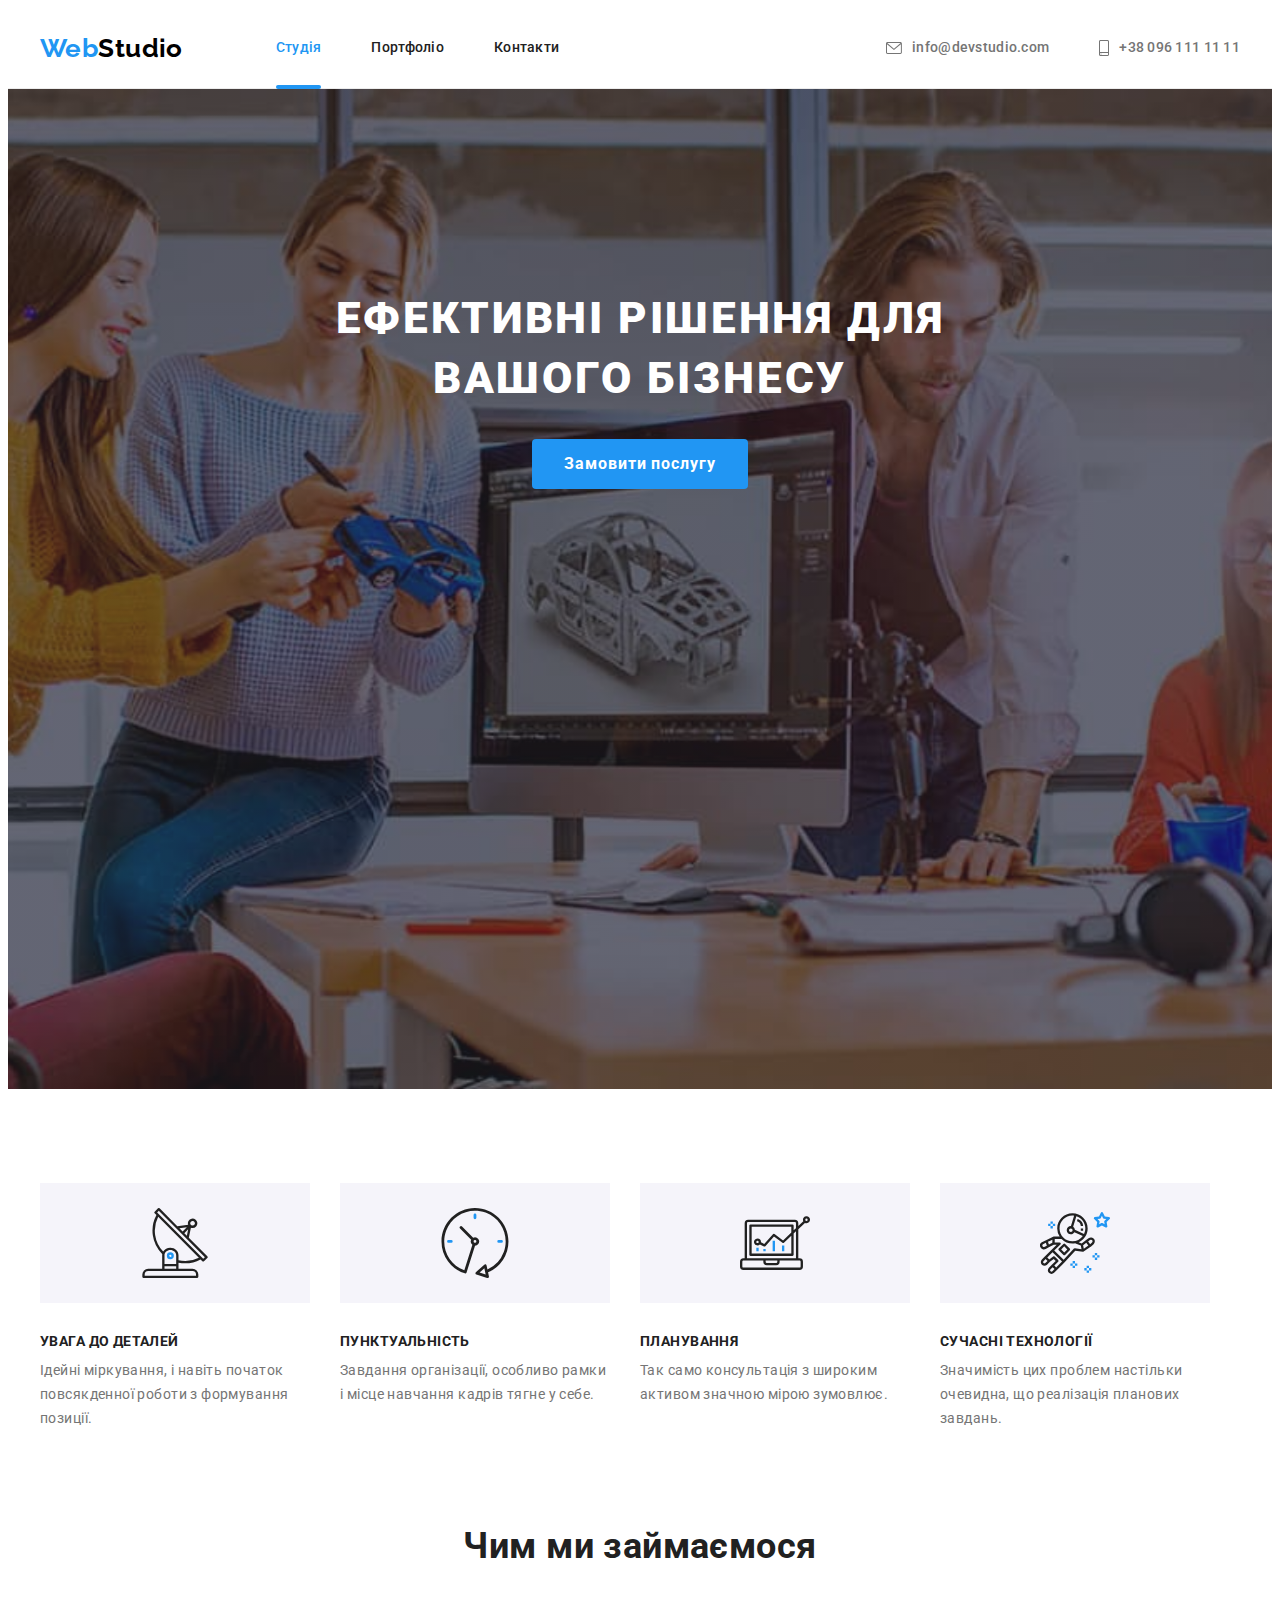
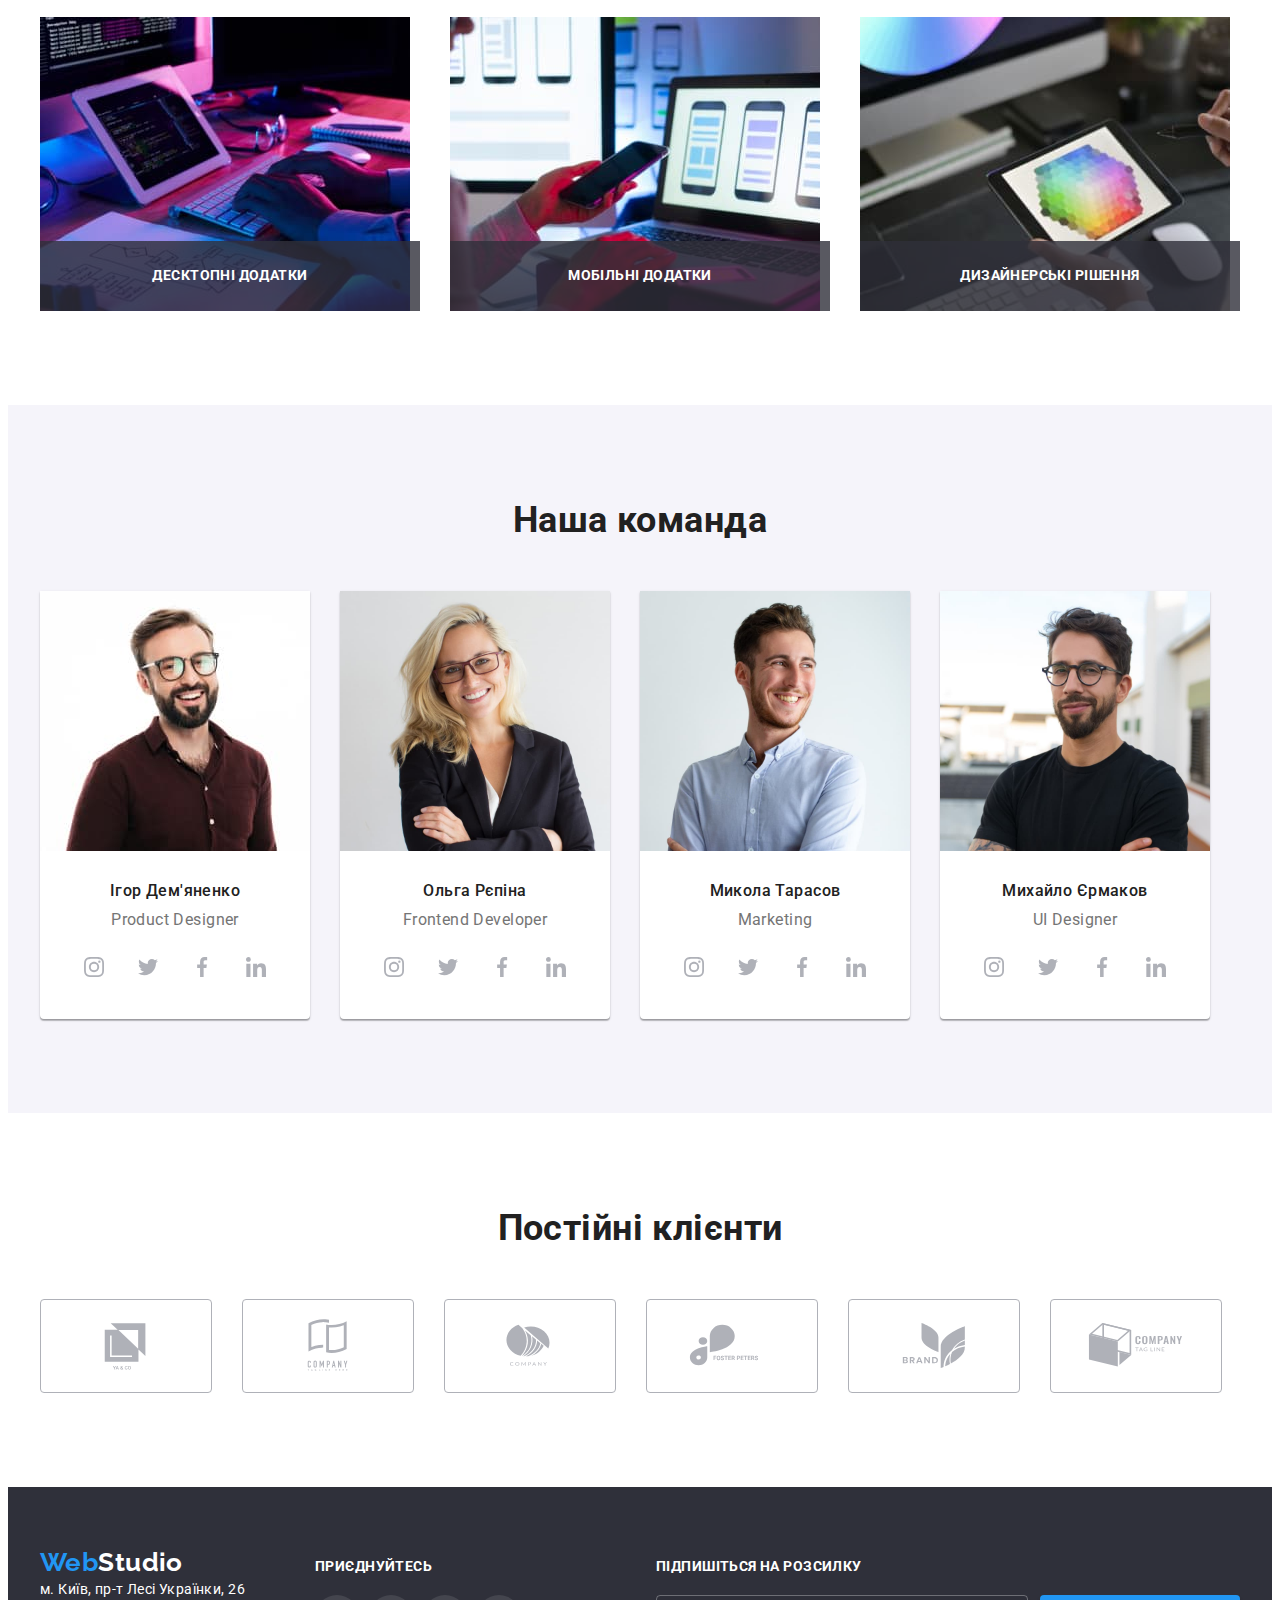
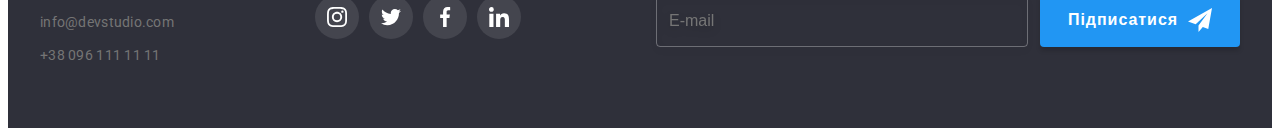
==== index.html @ 42dd1459 "секція герой BEM" ====
<!DOCTYPE html>
<html lang="en">
  <head>
    <meta charset="UTF-8" />
    <meta http-equiv="X-UA-Compatible" content="IE=edge" />
    <meta name="viewport" content="width=device-width, initial-scale=1.0" />
    <title>Студія</title>
    <title>Snippets</title>
    <link rel="preconnect" href="https://fonts.googleapis.com" />
    <link rel="preconnect" href="https://fonts.gstatic.com" crossorigin />
    <link
      href="https://fonts.googleapis.com/css2?family=Raleway:wght@700&family=Roboto:wght@400;500;700;900&display=swap"
      rel="stylesheet"
    />
    <link
      rel="stylesheet"
      href="https://cdnjs.cloudflare.com/ajax/libs/modern-normalize/1.1.0/modern-normalize.min.css"
      integrity="sha512-wpPYUAdjBVSE4KJnH1VR1HeZfpl1ub8YT/NKx4PuQ5NmX2tKuGu6U/JRp5y+Y8XG2tV+wKQpNHVUX03MfMFn9Q=="
      crossorigin="anonymous"
      referrerpolicy="no-referrer"
    />
    <link rel="stylesheet" href="./css/styles.css" />
  </head>

  <body>
    <!-- Header -->

    <header class="header">
      <div class="header__container container ">
        <a class="header__logo logo" href="./index.html">Web<span class="logo__label">Studio</span> </a>
        <nav class="nav header__nav">
          <ul class="nav__list">
            <li class="nav__link link"><a href="./index.html" class="link current">Студія</a></li>
            <li class="nav__link link"><a href="./portfolio.html" class="link">Портфоліо</a></li>
            <li class="nav__link link"><a href="./" class="link">Контакти</a></li>
          </ul>
        </nav>
        <ul class="header-contacts">
          <li class="header-contacts__item">
            <a class="header-contacts__title" href="mailto:info@devstudio.com">
              <svg class="header-contacts__icon" width="16" height="12">
                <use href="./images/icons.svg#icon-envelope"></use></svg
              >info@devstudio.com</a
            >
          </li>
          <li class="header-contacts__item">
            <a class="header-contacts__title" href="tel:+380961111111">
              <svg class="header-contacts__icon" width="10" height="16">
                <use href="./images/icons.svg#icon-smartphone"></use></svg
              >+38 096 111 11 11</a
            >
          </li>
        </ul>
      </div>
    </header>

    <main>
      <!--section hero-->
      <section class="hero">
        <div class="hero__container container">
          <h1 class="hero__title">Ефективні рішення для вашого бізнесу</h1>
          <button class="hero__button" data-modal-open type="button">Замовити послугу</button>
        </div>
      </section>
      <!-- section наші oсобливості-->

      <section class="our-features">
        <div class="container">
          <h2 class="vissually-hidden">Наші особливості</h2>
          <ul class="section-features">
            <li class="item">
              <div class="icon-features">
                <svg class="icon-detalis" width="70" height="70">
                  <use href="./images/icons.svg#icon-antenna"></use>
                </svg>
              </div>
              <h3 class="feauter-title">УВАГА ДО ДЕТАЛЕЙ</h3>
              <p class="features-text">
                Ідейні міркування, і навіть початок повсякденної роботи з формування позиції.
              </p>
            </li>
            <li class="item">
              <div class="icon-features">
                <svg class="icon-punctuality" width="70" height="70">
                  <use href="./images/icons.svg#icon-clock"></use>
                </svg>
              </div>
              <h3 class="feauter-title">ПУНКТУАЛЬНІСТЬ</h3>
              <p class="features-text">
                Завдання організації, особливо рамки і місце навчання кадрів тягне у себе.
              </p>
            </li>
            <li class="item">
              <div class="icon-features">
                <svg class="icon-planning" width="70" height="70">
                  <use href="./images/icons.svg#icon-diagram"></use>
                </svg>
              </div>
              <h3 class="feauter-title">ПЛАНУВАННЯ</h3>
              <p class="features-text">
                Так само консультація з широким активом значною мірою зумовлює.
              </p>
            </li>
            <li class="item">
              <div class="icon-features">
                <svg class="icon-tehnology" width="70" height="70">
                  <use href="./images/icons.svg#icon-astronaut"></use>
                </svg>
              </div>
              <h3 class="feauter-title">СУЧАСНІ ТЕХНОЛОГІЇ</h3>
              <p class="features-text">
                Значимість цих проблем настільки очевидна, що реалізація планових завдань.
              </p>
            </li>
          </ul>
        </div>
      </section>

      <!-- section Чим ми займаємся  service-->

      <section class="style-servis">
        <div class="container">
          <h2 class="service-title">Чим ми займаємося</h2>
          <ul class="service-photo">
            <li class="photo-item">
              <div class="wrapper">
                <img src="./images/service1.jpg" alt="service1" width="370" height="294" />
                <p class="overlay-text">Десктопні додатки</p>
              </div>
            </li>
            <li class="photo-item">
              <div class="wrapper">
                <img src="./images/service2.jpg" alt="service2" width="370" height="294" />
                <p class="overlay-text">Мобільні додатки</p>
              </div>
            </li>
            <li class="photo-item">
              <div class="wrapper">
                <img src="./images/service3.jpg" alt="service3" width="370" height="294" />
                <p class="overlay-text">Дизайнерські рішення</p>
              </div>
            </li>
          </ul>
        </div>
      </section>

      <!--section Наша команда-->

      <section class="comand">
        <div class="container">
          <h2 class="comand-title">Наша команда</h2>
          <ul class="our-comand">
            <li class="photo-comand">
              <img src="./images/demjanenko.jpg" alt="foto demjanenko" width="270" height="260" />
              <div class="comand-position">
                <h3 class="name-title">Ігор Дем'яненко</h3>
                <p class="position-title">Product Designer</p>
                <ul class="social list">
                  <li class="social-items">
                    <a
                      class="social-links"
                      href="https://instagram.com"
                      target="_blank"
                      rel="noopener nofollow noreferrer"
                      aria-label="Instagram icon"
                    >
                      <svg class="social-icon" width="20" height="20">
                        <use href="./images/icons.svg#icon-instagram"></use>
                      </svg>
                    </a>
                  </li>
                  <li class="social-items">
                    <a
                      class="social-links"
                      href="https://twitter.com"
                      target="_blank"
                      rel="noopener nofollow noreferrer"
                      aria-label="Twitter icon"
                    >
                      <svg class="social-icon" width="20" height="20">
                        <use href="./images/icons.svg#icon-twitter"></use>
                      </svg>
                    </a>
                  </li>
                  <li class="social-items">
                    <a
                      class="social-links"
                      href="https://facebook.com"
                      target="_blank"
                      rel="noopener nofollow noreferrer"
                      aria-label="Facebook icon"
                    >
                      <svg class="social-icon" width="20" height="20">
                        <use href="./images/icons.svg#icon-facebook"></use>
                      </svg>
                    </a>
                  </li>
                  <li class="social-items">
                    <a
                      class="social-links"
                      href="https://linkedin.com"
                      target="_blank"
                      rel="noopener nofollow noreferrer"
                      aria-label="Linkedin icon"
                    >
                      <svg class="social-icon" width="20" height="20">
                        <use href="./images/icons.svg#icon-linkedin"></use>
                      </svg>
                    </a>
                  </li>
                </ul>
              </div>
            </li>
            <li class="photo-comand">
              <img src="./images/repina.jpg" alt="foto repina" width="270" height="260" />
              <div class="comand-position">
                <h3 class="name-title">Ольга Рєпіна</h3>
                <p class="position-title">Frontend Developer</p>
                <ul class="social list">
                  <li class="social-items">
                    <a
                      class="social-links"
                      href="https://instagram.com"
                      target="_blank"
                      rel="noopener nofollow noreferrer"
                      aria-label="Instagram icon"
                    >
                      <svg class="social-icon" width="20" height="20">
                        <use href="./images/icons.svg#icon-instagram"></use>
                      </svg>
                    </a>
                  </li>
                  <li class="social-items">
                    <a
                      class="social-links"
                      href="https://twitter.com"
                      target="_blank"
                      rel="noopener nofollow noreferrer"
                      aria-label="Twitter icon"
                    >
                      <svg class="social-icon" width="20" height="20">
                        <use href="./images/icons.svg#icon-twitter"></use>
                      </svg>
                    </a>
                  </li>
                  <li class="social-items">
                    <a
                      class="social-links"
                      href="https://facebook.com"
                      target="_blank"
                      rel="noopener nofollow noreferrer"
                      aria-label="Facebook icon"
                    >
                      <svg class="social-icon" width="20" height="20">
                        <use href="./images/icons.svg#icon-facebook"></use>
                      </svg>
                    </a>
                  </li>
                  <li class="social-items">
                    <a
                      class="social-links"
                      href="https://linkedin.com"
                      target="_blank"
                      rel="noopener nofollow noreferrer"
                      aria-label="Linkedin icon"
                    >
                      <svg class="social-icon" width="20" height="20">
                        <use href="./images/icons.svg#icon-linkedin"></use>
                      </svg>
                    </a>
                  </li>
                </ul>
              </div>
            </li>
            <li class="photo-comand">
              <img src="./images/foto-tarasov.jpg" alt="foto tarasov" width="270" height="260" />
              <div class="comand-position">
                <h3 class="name-title">Микола Тарасов</h3>
                <p class="position-title">Marketing</p>
                <ul class="social list">
                  <li class="social-items">
                    <a
                      class="social-links"
                      href="https://instagram.com"
                      target="_blank"
                      rel="noopener nofollow noreferrer"
                      aria-label="Instagram icon"
                    >
                      <svg class="social-icon" width="20" height="20">
                        <use href="./images/icons.svg#icon-instagram"></use>
                      </svg>
                    </a>
                  </li>
                  <li class="social-items">
                    <a
                      class="social-links"
                      href="https://twitter.com"
                      target="_blank"
                      rel="noopener nofollow noreferrer"
                      aria-label="Twitter icon"
                    >
                      <svg class="social-icon" width="20" height="20">
                        <use href="./images/icons.svg#icon-twitter"></use>
                      </svg>
                    </a>
                  </li>
                  <li class="social-items">
                    <a
                      class="social-links"
                      href="https://facebook.com"
                      target="_blank"
                      rel="noopener nofollow noreferrer"
                      aria-label="Facebook icon"
                    >
                      <svg class="social-icon" width="20" height="20">
                        <use href="./images/icons.svg#icon-facebook"></use>
                      </svg>
                    </a>
                  </li>
                  <li class="social-items">
                    <a
                      class="social-links"
                      href="https://linkedin.com"
                      target="_blank"
                      rel="noopener nofollow noreferrer"
                      aria-label="Linkedin icon"
                    >
                      <svg class="social-icon" width="20" height="20">
                        <use href="./images/icons.svg#icon-linkedin"></use>
                      </svg>
                    </a>
                  </li>
                </ul>
              </div>
            </li>
            <li class="photo-comand">
              <img src="./images/yermakov.jpg" alt="foto yermakov" width="270" height="260" />
              <div class="comand-position">
                <h3 class="name-title">Михайло Єрмаков</h3>
                <p class="position-title">UI Designer</p>
                <ul class="social list">
                  <li class="social-items">
                    <a
                      class="social-links"
                      href="https://instagram.com"
                      target="_blank"
                      rel="noopener nofollow noreferrer"
                      aria-label="Instagram icon"
                    >
                      <svg class="social-icon" width="20" height="20">
                        <use href="./images/icons.svg#icon-instagram"></use>
                      </svg>
                    </a>
                  </li>
                  <li class="social-items">
                    <a
                      class="social-links"
                      href="https://twitter.com"
                      target="_blank"
                      rel="noopener nofollow noreferrer"
                      aria-label="Twitter icon"
                    >
                      <svg class="social-icon" width="20" height="20">
                        <use href="./images/icons.svg#icon-twitter"></use>
                      </svg>
                    </a>
                  </li>
                  <li class="social-items">
                    <a
                      class="social-links"
                      href="https://facebook.com"
                      target="_blank"
                      rel="noopener nofollow noreferrer"
                      aria-label="Facebook icon"
                    >
                      <svg class="social-icon" width="20" height="20">
                        <use href="./images/icons.svg#icon-facebook"></use>
                      </svg>
                    </a>
                  </li>
                  <li class="social-items">
                    <a
                      class="social-links"
                      href="https://linkedin.com"
                      target="_blank"
                      rel="noopener nofollow noreferrer"
                      aria-label="Linkedin icon"
                    >
                      <svg class="social-icon" width="20" height="20">
                        <use href="./images/icons.svg#icon-linkedin"></use>
                      </svg>
                    </a>
                  </li>
                </ul>
              </div>
            </li>
          </ul>
        </div>
      </section>
      <section class="clients section">
        <div class="container">
          <h2 class="clients-title">Постійні клієнти</h2>
          <ul class="our-clients">
            <li class="clients-item">
              <a class="clients-link" href="./"
                ><svg class="clients-icon" width="106" height="60">
                  <use href="./images/icons.svg#icon-logo1"></use></svg
              ></a>
            </li>
            <li class="clients-item">
              <a class="clients-link" href="./"
                ><svg class="clients-icon" width="106" height="60">
                  <use href="./images/icons.svg#icon-logo2"></use></svg
              ></a>
            </li>
            <li class="clients-item">
              <a class="clients-link" href="./"
                ><svg class="clients-icon" width="106" height="60">
                  <use href="./images/icons.svg#icon-logo3"></use></svg
              ></a>
            </li>
            <li class="clients-item">
              <a class="clients-link" href="./"
                ><svg class="clients-icon" width="106" height="60">
                  <use href="./images/icons.svg#icon-logo4"></use></svg
              ></a>
            </li>
            <li class="clients-item">
              <a class="clients-link" href="./"
                ><svg class="clients-icon" width="106" height="60">
                  <use href="./images/icons.svg#icon-logo5"></use></svg
              ></a>
            </li>
            <li class="clients-item">
              <a class="clients-link" href="./"
                ><svg class="clients-icon" width="106" height="60">
                  <use href="./images/icons.svg#icon-logo6"></use></svg
              ></a>
            </li>
          </ul>
        </div>
      </section>
    </main>
    <!--footer-->
    <footer class="footer">
      <div class="container footer-social">
        <div class="footer-contacts">
          <a class="logo logo-footer" href="./index.html">Web<span class="logo-studiof">Studio</span> </a>

            <ul class="footer-list">
              <li class="footer-item">
                <a
                  class="title-adress"
                  href="https://goo.gl/maps/m3JeE5dXYkWtEr1z5"
                  target="_blank"
                  rel="noopener nofollow noreferrer"
                  >м. Київ, пр-т Лесі Українки, 26</a
                >
              </li>
              <li class="footer-item">
                <a class="title-contact" href="mailto:info@devstudio.com">info@devstudio.com</a>
              </li>
              <li class="footer-item">
                <a class="title-contact" href="tel:+380961111111">+38 096 111 11 11</a>
              </li>
            </ul>
          </address>
        </div>
        <div class="footer-social-link">
          <b class="footer-title">приєднуйтесь</b>
          <ul class="footer-social-list">
            <li class="social-items">
              <a
                class="social-links-footer"
                href="https://instagram.com"
                target="_blank"
                rel="noopener nofollow noreferrer"
                aria-label="Instagram icon"
              >
                <svg class="social-icon-footer" width="20" height="20">
                  <use href="./images/icons.svg#icon-instagram"></use>
                </svg>
              </a>
            </li>
            <li class="social-items">
              <a
                class="social-links-footer"
                href="https://twitter.com"
                target="_blank"
                rel="noopener nofollow noreferrer"
                aria-label="Twitter icon"
              >
                <svg class="social-icon-footer" width="20" height="20">
                  <use href="./images/icons.svg#icon-twitter"></use>
                </svg>
              </a>
            </li>
            <li class="social-items">
              <a
                class="social-links-footer"
                href="https://facebook.com"
                target="_blank"
                rel="noopener nofollow noreferrer"
                aria-label="Facebook icon"
              >
                <svg class="social-icon-footer" width="20" height="20">
                  <use href="./images/icons.svg#icon-facebook"></use>
                </svg>
              </a>
            </li>
            <li class="social-items">
              <a
                class="social-links-footer"
                href="https://linkedin.com"
                target="_blank"
                rel="noopener nofollow noreferrer"
                aria-label="Linkedin icon"
              >
                <svg class="social-icon-footer" width="20" height="20">
                  <use href="./images/icons.svg#icon-linkedin"></use>
                </svg>
              </a>
            </li>
          </ul>
        </div>
        <!-- FOOTER-FORM -->
        <div class="form-footer">
          <strong class="form-footer-title">Підпишіться на розсилку</strong>

          <form class="form-footer-email" name="form_footer_email" autocomplete="on">
            <div class="footer-form-list">
              
              <input class="input-footer" type="email" name="email" placeholder="E-mail" required />

              <label class="footer-form-label" for="Email"></label>
          
          </form>
              <button class="button-footer-form" type="submit">
                <span class="sabmit-footer"> Підписатися </span>
                <svg class="sabmit-footer-icon" width="24" height="24">
                  <use href="./images/icons.svg#icon-button-form"></use>
                </svg>
              </button>
            </div>
         
        </div>
      </div>
    </footer>
    <!-- MODAL WINDOW -->
    <div class="backdrop is-hidden" data-modal>
      <div class="modal" >
        <button class="close-button"  type="button" data-modal-close >
          <svg class="close-button-icon" width="11" height="11">
            <use href="./images/icons.svg#icon-close-btn"></use>
          </svg>
        </button>
        <strong class="strong-modal-form">Залиште свої дані, ми вам передзвонимо</strong>

        <form class="modal-form" autocomplete="off">
          <div class="form-group-modal">
            <!-- label-name -->
            <label class="form-field">
              <span class="span-label-modal">Ім'я</span>
              <input class="form-input-modal" type="text" name="name" required />
              
              <svg class="form-icon-modal" width="18" height="18">
                <use href="./images/icons.svg#icon-user-form"></use>
              </svg>
            </label>
            <!-- label-phone -->
            <label class="form-field">
              <span class="span-label-modal">Телефон</span>
              <input class="form-input-modal"type="text"name="phone"required 
              placeholder=""/>
             
              <svg class="form-icon-modal" width="18" height="18">
                <use href="./images/icons.svg#icon-phone-form"></use>
              </svg>
            </label>
            <!-- label-mail -->
            <label class="form-field">
              <span class="span-label-modal">Пошта</span>
              <input class="form-input-modal"type="email"name="emai"required 
              placeholder=""/>
              
              <svg class="form-icon-modal" width="18" height="18">
                <use href="./images/icons.svg#icon-email-form"></use>
              </svg>
            </label>

            <!-- label - поле для введееня тексту -->
            <label class="form-field form-field-last">
              <span class="span-label-modal">Коментар</span>
              <textarea class="form-message"name="comment"rows="8" 
              placeholder="Введіть текст"></textarea>
              
            </label>
          </div>
        
          <!-- form-checkbox -->
          <!-- <div class="form-group-modal"> -->
            <label class="form-agreement">
              <input class="form-checkbox" visually-hidden type="checkbox" name="agreement-checkbox" />

              <span class="form-agreement-text">Погоджуюся з розсилкою та приймаю <a class="form-agreement-link" href="">Умови договору</a> </span>
            </label>
            
            <button class="button-form-modal button" type="submit">Відправити</button>
          <!-- </div> -->
        </form>
      </div>
    </div>
    <script src="./js/modal.js"></script>
  </body>
</html>
---- css/styles.css ----
/* палітра кольлорів */



:root {
    --brand-color: #2196F3;
    --background-overlay: rgba(33, 150, 243, 0.9);
    --main-text-color: #757575;
    --primary-text-color: #212121;
    --secondary-text-color: #FFFFFF;
    --logo-text-color: #000000;
    --button-text-focus: #188CE8;
    --icons-color: #AFB1B8;
    --color-info: rgba(255, 255, 255, 0.6);
    --backrground-comand: #F5F4FA;
    --backrground-secondary: #2F303A;
    --primery-font: Roboto, san-serif;
    --secondary-font: Raleway, san-serif;
    --border-background: #ECECEC;
    --border-photo: #EEEEEE;
    --color-gradient: rgba(47, 48, 58, 0.4);
    --idx-header: 100;
    --idx-backdroup: 1000;

    --trnz-duration: 250ms;
    --trnz-tim-fnct: cubic-bezier(0.4, 0, 0.2, 1);

}

body {
    background-color: var(--secondary-text-color);
    color: var(--main-text-color);
    font-family: var(--primery-font);
    font-size: 14px;
    letter-spacing: 0.03em;

}

ul {
    list-style: none;
    padding: 0;
    margin: 0;
}

.container {
    width: 1200px;
    margin-left: auto;
    margin-right: auto;
    padding-left: 15px;
    padding-right: 15px;

}

/* зброси */
h1,
h2,
h3,
h4,
h5,
h6,
p {
    margin: 0;
}

img {
    display: block;
    max-width: 100%;
}

.footer-addres {
    font-style: normal;
}

button {
    display: block;
    cursor: pointer;
    border: none;
    border-radius: 4px;
}

.section {
    padding-top: 94px;
    padding-bottom: 94px;
}

.list {
    list-style: none;
    padding-left: 0;
    margin: 0;
}

.link {
    text-decoration: none;
    color: inherit;
}

/* HEADER */
.header {

    border-bottom: 1px solid var(--border-background)
}

.header__nav {
    margin-left: 93px;
}

/* header-container ставимо навігацію в ряд */
.header__container {
    display: flex;
    align-items: center;

}


/* LOGO */

.header__logo {

    color: var(--brand-color);
    text-decoration: none;
    font-family: var(--secondary-font);
    font-weight: 700;
    font-size: 26px;
    line-height: 1.19;
}

.logo__label {
    color: var(--logo-text-color);
}

.logo-footer {
    color: var(--brand-color);
    text-decoration: none;
    font-family: var(--secondary-font);
    font-weight: 700;
    font-size: 26px;
    line-height: 1.19;

}

.logo-studiof {

    color: var(--secondary-text-color);
}

/* навігація хедера */
.nav__list {
    display: flex;

}

/* очистка крайньої геометрії, забрали в останного ел маргін */
.nav__link:not(:last-child) {

    margin-right: 50px;
}


.nav__link .link {
    display: block;
    position: relative;

    transition-property: color;
    transition-duration: var(--trnz-duration);
    transition-timing-function: var(--trnz-tim-fnct);

    padding-top: 32px;
    padding-bottom: 32px;

    color: var(--primary-text-color);
    text-decoration: none;
    font-family: var(--primery-font);
    font-weight: 500;
    line-height: 1.14;
    letter-spacing: 0.02em;
    font-style: normal;

}

.nav__list .link.current,
.nav__list .link:hover,
.nav__list .link:focus {
    color: var(--brand-color);
}

.nav__list .link.current::after {
    content: "";
    position: absolute;
    bottom: 0;
    left: 0;
    display: block;
    width: 100%;
    height: 4px;
    margin-bottom: -1px;
    background-color: var(--brand-color);
    border-radius: 2px;


}

.header-contacts {
    display: flex;
    margin-left: auto;

}

.header-contacts .header-contacts__item+.header-contacts__item {
    margin-left: 50px;
}

.header-contacts__title {
    display: flex;
    align-items: center;

    transition-property: color;
    transition-duration: var(--trnz-duration);
    transition-timing-function: var(--trnz-tim-fnct);

    color: var(--main-text-color);
    text-decoration: none;
    font-style: normal;
    font-weight: 500;
    line-height: 1.14;
    letter-spacing: 0.02em;
}

.header-contacts__title:hover,
.header-contacts__title:focus {
    color: var(--brand-color);
}

/* svg для контактів */
.header-contacts__icon {

    margin-right: 10px;
    fill: currentColor;
}


/* section-hero */
.hero {
    max-width: 1600px;
    height: 600px;

    background-color: var(--backrground-secondary);
    background-image: linear-gradient(to right,
            var(--color-gradient),
            var(--color-gradient)),
        url(../images/background-img.jpg);
    background-repeat: no-repeat;
    background-size: cover;
    background-position: center;

    text-align: center;
    padding: 200px 0;
    margin: 0 auto;

}

.hero__title {
    width: 696px;
    margin: 0 auto;


    color: var(--secondary-text-color);
    font-style: normal;
    font-weight: 900;
    font-size: 44px;
    line-height: 1.36;
    letter-spacing: 0.06em;
    text-transform: uppercase;

}

.hero__button {
    display: inline-block;
    border-radius: 4px;
    min-width: 216px;
    margin-top: 30px;
    border: none;
    padding: 10px 32px;

    transition-property: background-color, color;
    transition-duration: var(--trnz-duration);
    transition-timing-function: var(--trnz-tim-fnct);

    background-color: var(--brand-color);
    color: var(--secondary-text-color);
    cursor: pointer;
    font-family: var(--primery-font);
    font-style: normal;
    font-weight: 700;
    font-size: 16px;
    line-height: 1.88;
    align-items: center;
    text-align: center;
    letter-spacing: 0.06em;
}

.hero__button:hover,
.hero__button:focus {
    color: var(--secondary-text-color);
    background-color: var(--button-text-focus);
}

/* section-features */
.our-features {
    padding: 94px 0;
}

.vissually-hidden {
    position: absolute;
    width: 1px;
    height: 1px;
    margin: -1px;
    border: 0;
    padding: 0;

    white-space: normal;
    clip-path: inset(100%);
    clip: rect(0 0 0 0);
    overflow: hidden;
}

.section-features {
    display: flex;
}

.section-features .feauter-title {
    margin-bottom: 10px;

    font-size: 14px;
    color: var(--primary-text-color);
}

.section-features>.item {
    width: 270px;
    flex-basis: calc(100%/4 - 30px);
    margin-right: 30px;

}

.item:last-child {
    margin-right: 0;
}

/* icon-features-div (наші особливості svg) */
.icon-features {
    display: flex;
    justify-content: center;
    align-items: center;
    background-color: var(--backrground-comand);
    width: 270px;
    height: 120px;
    margin-bottom: 30px;
}



.section-features>.item:first-child {
    margin-left: 0;
}

.features-text {
    font-weight: 400;
    line-height: 1.71;

}

/* section-servise */
.style-servis {
    padding-bottom: 94px;
}

.service-title {
    margin-bottom: 50px;
    font-style: normal;
    font-weight: 700;
    font-size: 14px;
    line-height: 1.14;

}

.service-photo {

    display: flex;

}

.photo-item {

    width: 370px;
    margin-right: 30px;
    width: 100%;

}

.photo-item:nth-child(3n) {
    margin-right: 0;
}

.service-title,
.comand-title,
.clients-title {
    font-style: normal;
    color: var(--primary-text-color);
    font-weight: 700;
    font-size: 36px;
    line-height: 1.17;
    text-align: center;
}

.wrapper {
    position: relative;
}

.overlay-box {}

.overlay-text {
    position: absolute;
    bottom: 0;
    width: 100%;
    display: flex;
    align-items: center;
    justify-content: center;
    height: 70px;
    background-color: rgba(47, 48, 58, 0.8);
    font-weight: 700;
    line-height: 1.14;
    text-transform: uppercase;
    color: var(--secondary-text-color);


}


/* <!--section Наша команда--> */
.comand {
    background-color: var(--backrground-comand);
    padding: 94px 0;
}

.our-comand {

    display: flex;

}

.photo-comand {
    margin-right: 30px;
    background-color: var(--secondary-text-color);
    box-shadow: 0px 1px 3px rgba(0, 0, 0, 0.12),
        0px 1px 1px rgba(0, 0, 0, 0.14), 0px 2px 1px rgba(0, 0, 0, 0.2);
    border-radius: 0px 0px 4px 4px;
}

.photo-comand:nth-child(4n) {
    margin-right: 0;
}

.comand-title {
    margin-bottom: 50px;

}

.comand-position {
    padding-top: 30px;
    padding-bottom: 30px;
}

.name-title {
    margin-bottom: 10px;
    font-style: normal;
    color: var(--primary-text-color);
    font-weight: 500;
    font-size: 16px;
    line-height: 1.19;
    text-align: center;
}

.position-title {
    font-style: normal;
    font-size: 16px;
    line-height: 1.19;
    text-align: center;
}

/* стилі для лінків соцмереж */
.social {
    display: flex;
    justify-content: center;
    align-items: center;
    gap: 10px;
    margin-top: 16px;

}

.social-links {
    display: flex;
    align-items: center;
    justify-content: center;

    transition-property: color, background-color;
    transition-duration: var(--trnz-duration);
    transition-timing-function: var(--trnz-tim-fnct);

    width: 44px;
    height: 44px;
    color: var(--icons-color);
    background-color: var(--secondary-text-color);
    border-radius: 50%;

}

.social-links:hover,
.social-links:focus {
    color: var(--secondary-text-color);

    background-color: var(--brand-color);
}

.social-icon {
    fill: currentColor;
}

/* section class="clients */


.clients-title {
    margin-bottom: 50px;

}

.our-clients {
    display: flex;
    gap: 30px;
}

.clients-link {
    display: flex;
    align-items: center;
    justify-content: center;

    transition-property: color;
    transition-duration: var(--trnz-duration);
    transition-timing-function: var(--trnz-tim-fnct);

    width: 170px;
    height: 92px;
    border: 1px solid currentColor;
    border-radius: 4px;
    color: var(--icons-color);
}

.clients-icon {
    fill: currentColor;
}

.clients-link:hover,
.clients-link:focus {
    color: var(--brand-color);

}


/* footer */
.footer {
    background-color: var(--backrground-secondary);
    padding: 60px 0;
}


.footer-adress {
    margin-top: 20px;
}

.footer-item {
    margin-bottom: 9px;
}

.footer-item:last-child {
    margin-bottom: 0;
}

.title-adress {

    text-decoration: none;
    color: var(--secondary-text-color);
    line-height: 1.71;
    font-style: normal;
    font-weight: 400;
}

.title-contact {
    display: flex;
    align-items: center;

    transition-property: color;
    transition-duration: var(--trnz-duration);
    transition-timing-function: var(--trnz-tim-fnct);

    color: var(--main-text-color);
    text-decoration: none;
    font-style: normal;
    font-weight: 500;
    line-height: 1.14;
    letter-spacing: 0.02em;
}

.title-contact:hover,
.title-contact:focus {
    color: var(--brand-color);
}

.footer-item>.title-contact {

    font-style: normal;
    font-weight: 400;
    line-height: 1.71;
}

.footer-social {
    display: flex;
    align-items: baseline;
}

.footer-title {
    margin-bottom: 20px;
    font-style: normal;
    font-weight: 700;
    font-size: 14px;
    line-height: 1.14;
    letter-spacing: 0.03em;
    text-transform: uppercase;

    color: var(--secondary-text-color);
}

.footer-social-list {
    display: flex;
    align-content: center;
    justify-content: center;
    gap: 10px;
    margin-top: 20px;
    /* margin-right: 93px; */
}

.social-links-footer {
    display: flex;
    align-items: center;
    justify-content: center;

    transition-property: color, background-color;
    transition-duration: var(--trnz-duration);
    transition-timing-function: var(--trnz-tim-fnct);

    width: 44px;
    height: 44px;
    color: var(--secondary-text-color);
    background-color: rgba(255, 255, 255, 0.1);

    border-radius: 50%;
    /* margin-top: 16px; */
}

.social-links-footer:hover,
.social-links-footer:focus {
    color: var(--secondary-text-color);

    background-color: var(--brand-color);
}

.social-icon-footer {
    fill: currentColor;
}

.footer-contacts {
    margin-right: 70px;
}

/* form-footer */
.form-footer {
    margin-left: auto;
}

.form-footer-title {
    margin-bottom: 20px;

    font-style: normal;
    font-weight: 700;
    font-size: 14px;
    line-height: 1.14;

    text-transform: uppercase;
    color: var(--secondary-text-color);

}

.form-footer-email {

    margin-top: 20px;
}



.footer-form-list {
    display: flex;


}

.input-footer {
    display: flex;
    align-items: center;
    height: 50px;
    width: 358px;
    font-weight: 400;
    font-size: 16px;
    line-height: 1.25;

    padding: 0;
    padding-left: 12px;
    margin-right: 12px;
    border-radius: 4px;

    color: rgba(255, 255, 255, 0.6);
    background-color: transparent;
    border: 1px solid rgba(255, 255, 255, 0.3);
    filter: drop-shadow(0px 4px 4px rgba(0, 0, 0, 0.15));

    transition-property: color, background-color;
    transition-duration: var(--trnz-duration);
    transition-timing-function: var(--trnz-tim-fnct);
}

.input-footer::placeholder {
    color: var(--main-text-color);


}

.input-footer:active {
    background-color: var(--backrground-secondary);

}

.input-footer:hover,
.input-footer:focus {
    color: var(--main-text-color);
    border-color: var(--icons-color);


}


.footer-form-label {
    position: absolute;

    top: 50%;
    left: 16px;
    font-weight: 400;
    font-size: 16px;
    line-height: 1.25;
    color: rgba(255, 255, 255, 0.6);
    transform: translate(0, -50%);
}


.button-footer-form {
    position: relative;
    display: flex;
    padding: 10px 28px;
    width: 200px;
    gap: 10px;

    color: var(--secondary-text-color);
    background-color: var(--brand-color);
    box-shadow: 0px 4px 4px rgba(0, 0, 0, 0.15);

    transition-property: background-color;
    transition-duration: var(--trnz-duration);
    transition-timing-function: var(--trnz-tim-fnct);
}

.button-footer-form:active {
    background-color: var(--brand-color);

}

.button-footer-form:hover,
.button-footer-form:focus {
    color: var(--secondary-text-color);
    background-color: var(--button-text-focus);

}


.sabmit-footer-icon {
    position: absolute;
    top: 13px;
    right: 28px;


}

.sabmit-footer {
    display: flex;
    font-weight: 700;
    font-size: 16px;
    line-height: 1.88;
    letter-spacing: 0.06em;
    color: var(--secondary-text-color);

}





/*  PORTFOLIO */
/* buttons-potfolio */
.buttons-portfolio {
    display: flex;
    margin-bottom: 50px;
    justify-content: center;
}

.button-portfolio {
    border: none;
    margin-right: 8px;

}

.button-portfolio:nth-child(5n) {
    margin-right: 0;
}

/* button-filtr */
.button-filtr {
    padding: 6px 22px;

    background-color: var(--backrground-comand);
    color: var(--primary-text-color);
    cursor: pointer;
    transition-property: color, background-color, box-shadow;
    transition-duration: var(--trnz-duration);
    transition-timing-function: var(--trnz-tim-fnct);


    border-radius: 4px;
    font-family: var(--primery-font);
    font-style: normal;
    font-weight: 500;
    font-size: 16px;
    line-height: 1.62;
    text-align: center;
    letter-spacing: 0.03em;
}

.button-filtr:hover {
    color: var(--secondary-text-color);
    background-color: var(--brand-color);
    box-shadow: 0px 3px 1px rgba(0, 0, 0, 0.1), 0px 1px 2px rgba(0, 0, 0, 0.08), 0px 2px 2px rgba(0, 0, 0, 0.12);

}

.button-filtr:focus {
    color: var(--secondary-text-color);
    background-color: var(--brand-color);
    border-radius: 4px;
    box-shadow: 0px 3px 1px rgba(0, 0, 0, 0.1), 0px 1px 2px rgba(0, 0, 0, 0.08), 0px 2px 2px rgba(0, 0, 0, 0.12);

}

/* modal-window  */
.backdrop.is-hidden {
    visibility: hidden;
    opacity: 0;
    pointer-events: none;
}

.backdrop {
    position: fixed;
    top: 0;
    left: 0;
    z-index: var(--idx-backdroup);
    width: 100%;
    height: 100%;
    background-color: rgba(0, 0, 0, 0.2);
    backdrop-filter: blur(1px);
    transition: opacity 250ms cubic-bezier(0.4, 0, 0.2, 1),
        visibility 250ms cubic-bezier(0.4, 0, 0.2, 1);

}

.modal {

    position: absolute;
    top: 50%;
    left: 50%;
    padding: 40px 40px;

    /* transform: translateX(-50%);
    transform: translateY(-50%); */
    transform: translate(-50%, -50%) scale(1);
    z-index: 1000;
    transition-property: transform;
    transition-duration: var(--trnz-duration);
    transition-timing-function: var(--trnz-tim-fnct);

    width: 528px;
    height: 581px;
    border-radius: 4px;
    background-color: var(--secondary-text-color);
    box-shadow: 0px 1px 3px rgba(0, 0, 0, 0.12),
        0px 1px 1px rgba(0, 0, 0, 0.14),
        0px 2px 1px rgba(0, 0, 0, 0.2);
}

.backdrop.is-hidden .modal {
    transform: translate(-50%, -65%) scale(0.1);

}

.close-button {
    position: absolute;
    top: 8px;
    right: 8px;
    display: flex;
    align-items: center;
    justify-content: center;

    border-radius: 50%;
    border: 1px solid var(--icons-color);
    cursor: pointer;
    padding: 0;
    width: 30px;
    height: 30px;
    background-color: transparent;



}

.close-button-icon {
    fill: currentColor;
    transition-property: color;
    transition-duration: var(--trnz-duration);
    transition-timing-function: var(--trnz-tim-fnct);
}

.close-button:hover,
.close-button:focus {
    fill: var(--brand-color);

}

.close-button-icon:hover,
.close-button-icon:focus {
    color: var(--brand-color);
}

/* modal-form */

.strong-modal-form {
    display: flex;
    /* text-align: center; */
    justify-content: center;
    margin-bottom: 12px;
    font-weight: 700;
    font-size: 20px;
    line-height: 1.15;

    color: var(--primary-text-color);
}

.modal-form {

    /* margin-left: 0;
    margin-right: 0;

    justify-content: center;
    align-items: flex-start; */
}



.form-group-modal {
    margin-bottom: 20px;
}

/* label-name, phone, mail */
.form-field {
    position: relative;
    display: block;

    /* margin-bottom: 10px; */
    color: var(--logo-text-color);
}

.form-field-last {
    margin-bottom: 0;
}

.form-field:focus-within,
.form-field:hover,
.form-field:active {
    color: var(--brand-color);
}

.span-label-modal {
    /* position: absolute; */
    display: block;
    /* top: -18px; */

    margin-bottom: 4px;
    /* font-weight: 400; */
    font-size: 12px;
    line-height: 1.16;
    letter-spacing: 0.01em;
    color: var(--main-text-color);
    text-transform: capitalize;
}



.form-input-modal {


    width: 100%;
    height: 40px;
    margin-bottom: 0;

    padding: 0 40px;
    font: inherit;
    font-size: 16px;
    line-height: 1.71;
    color: var(--logo-text-color);
    border: 1px solid rgba(33, 33, 33, 0.2);
    border-radius: 4px;

    transition-property: border-color, color, transform;
    transition-duration: var(--trnz-duration);
    transition-timing-function: var(--trnz-tim-fnct);
    /* caret-color: var(--logo-text-color); */
}

.form-input-modal:focus-within,
.form-input-modal:hover,
.form-input-modal:active {
    border: 1px solid var(--brand-color);
    outline: none;
    color: var(--logo-text-color);
}


.form-icon-modal {
    position: absolute;

    top: 50%;
    left: 12px;
    fill: currentColor;
    /* transform: translateY(-50%); */
    transition-property: color;
    transition-duration: var(--trnz-duration);
    transition-timing-function: var(--trnz-tim-fnct);
}

.form-icon-modal:focus-withi>input,
.form-icon-modal:hover>input,
.form-icon-modal:active {

    color: var(--brand-color);
}

/* .form-input-modal:focus-within .form-icon-modal {
    color: var(--brand-color);
} */



.form-message {
    height: 120px;
    width: 100%;
    padding: 12px 16px;
    resize: none;


    border: 1px solid rgba(33, 33, 33, 0.2);
    border-radius: 4px;
    font-weight: 400;
    font-size: 12px;
    line-height: calc(14/12);
    letter-spacing: 0.01em;

    color: rgba(117, 117, 117, 0.5);
    transition-property: border-color, color, transform;
    transition-duration: var(--trnz-duration);
    transition-timing-function: var(--trnz-tim-fnct);

    caret-color: var(--logo-text-color);


}

.form-message:focus-within,
.form-message:hover,
.form-message:active {
    border: 1px solid var(--brand-color);
    outline: none;
}

/* form-checkbox */


.form-agreement {
    position: relative;

    display: flex;
    align-items: center;
    justify-content: center;
    gap: 7px;
    margin-bottom: 28px;

    height: 24px;

}

.form-checkbox {
    /* appearance: none; */
    position: absolute;
    display: inline-block;
    cursor: pointer;
    background-image: url(../images/icon\ check.svg);
    margin-bottom: 30px;

    width: 16px;
    height: 15px;
    border: 2px solid var(--secondary-text-color);
    border-radius: 2px;
    top: 50%;
    left: 17px;
    transform: translateY(-50%);


    transition-property: background-color, color;
    transition-duration: var(--trnz-duration);
    transition-timing-function: var(--trnz-tim-fnct);

}

.form-checkbox:checked {
    background-color: var(--brand-color);
    color: var(--secondary-text-color);
    outline: transparent;
}


.form-agreement-text {
    user-select: none;
    font-weight: 400;
    line-height: 1.71;
    padding-left: 23px;
}



.form-chechbox-icon .unchecked {
    opacity: 1;
}

.form-chechbox:checked+.form-chechbox-icon .unchecked {
    opacity: 0;
    transition-property: background-color;
    transition-duration: var(--trnz-duration);
    transition-timing-function: var(--trnz-tim-fnct);
}



.form-chechbox-icon .checked {
    opacity: 0;
}

.form-chechbox:checked+.form-chechbox-icon .checked {
    opacity: 1;
    transition-property: background-color;
    transition-duration: var(--trnz-duration);
    transition-timing-function: var(--trnz-tim-fnct);
}

.form-agreement-link {
    color: var(--brand-color);
    /* text-decoration: none; */
}

.button-form-modal {
    display: block;
    margin: 0 auto;

    min-width: 200px;
    padding: 10px 52px;
    font-weight: 700;
    letter-spacing: 0.06em;
    color: var(--secondary-text-color);
    background: var(--brand-color);
    box-shadow: 0px 4px 4px rgb(0 0 0 / 15%);
    border-radius: 4px;
    transition-property: background-color;
    transition-duration: var(--trnz-duration);
    transition-timing-function: var(--trnz-tim-fnct);
}

.button-form-modal:hover,
.button-form-modal:focus {
    color: var(--secondary-text-color);
    background-color: var(--button-text-focus);
}

/* main-portfolio */
.main-portfolio {
    padding: 94px 0;
}

/* photo-portfolio */
.photo-portfolio {

    display: flex;
    flex-wrap: wrap;

}


.filtr-item {
    margin-right: 30px;
    margin-bottom: 30px;
}

.portfolio-link {
    display: block;
    text-decoration: none;
    color: inherit;

    transition-property: border, box-shadow;
    transition-duration: var(--trnz-duration);
    transition-timing-function: var(--trnz-tim-fnct);

}

.portfolio-link:hover {
    border: 1px solid color var(--secondary-text-color);
    box-shadow: 0px 1px 1px rgba(0, 0, 0, 0.12), 0px 4px 4px rgba(0, 0, 0, 0.06), 1px 4px 6px rgba(0, 0, 0, 0.16);
}

.portfolio-link:focus {
    border: 1px solid color var(--secondary-text-color);
    box-shadow: 0px 1px 1px rgba(0, 0, 0, 0.12), 0px 4px 4px rgba(0, 0, 0, 0.06), 1px 4px 6px rgba(0, 0, 0, 0.16);
}

.filtr-item:nth-child(3n) {
    margin-right: 0;
}

.filtr-item:nth-last-child(-n+3) {
    margin-bottom: 0;
}

.title-stule {
    padding-top: 20px;
    padding-right: 24px;
    padding-bottom: 20px;
    padding-left: 24px;
    border: 1px solid var(--border-photo);
    border-top: none;

}

/* portfolio-title */
.portfolio-title {

    margin-bottom: 4px;
    color: var(--primary-text-color);
    font-style: normal;
    font-weight: 700;
    font-size: 18px;
    line-height: 2.0;
    letter-spacing: 0.06em;
}

/* title-filtr */
.title-filtr {

    font-style: normal;
    font-weight: 400;
    font-size: 16px;
    line-height: 1.88;
}

.team-thumb {
    position: relative;
    overflow: hidden;
}

.portfolio-overlay {
    position: absolute;
    top: 0;
    left: 0;
    transform: translateY(101%);

    transition-property: transform;
    transition-duration: var(--trnz-duration);
    transition-timing-function: var(--trnz-tim-fnct);

    backdrop-filter: blur(1px);
    display: flex;
    align-items: center;
    width: 100%;
    height: 100%;

    background-color: var(--background-overlay);
}

.portfolio-overlay-text {
    padding: 0 24px;

    font-style: normal;
    font-weight: 400;
    font-size: 18px;
    line-height: 1.56;
    color: var(--secondary-text-color);
}

/* .filtr-item:hover .portfolio-overlay {
    transform: translateY(0);

} */

.portfolio-link:hover .portfolio-overlay,
.portfolio-link:focus .portfolio-overlay {
    transform: translateY(0);
}
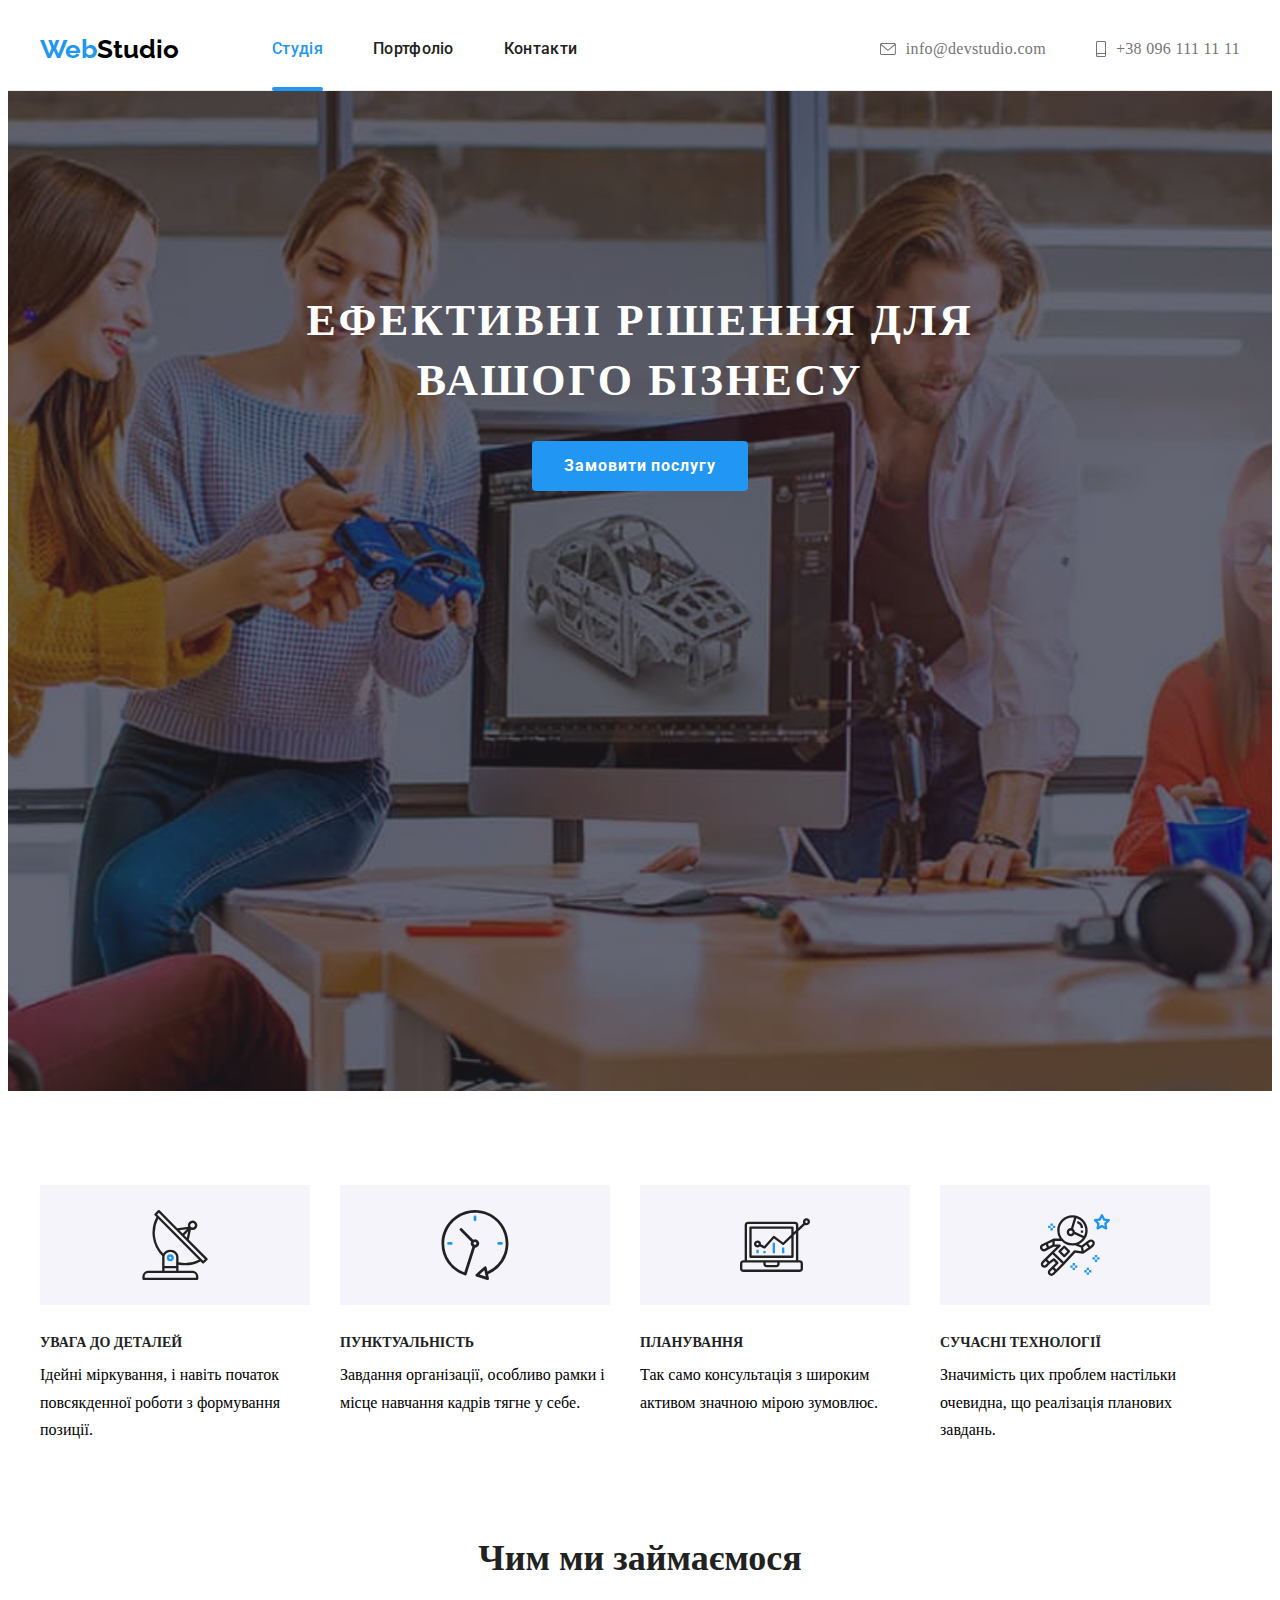
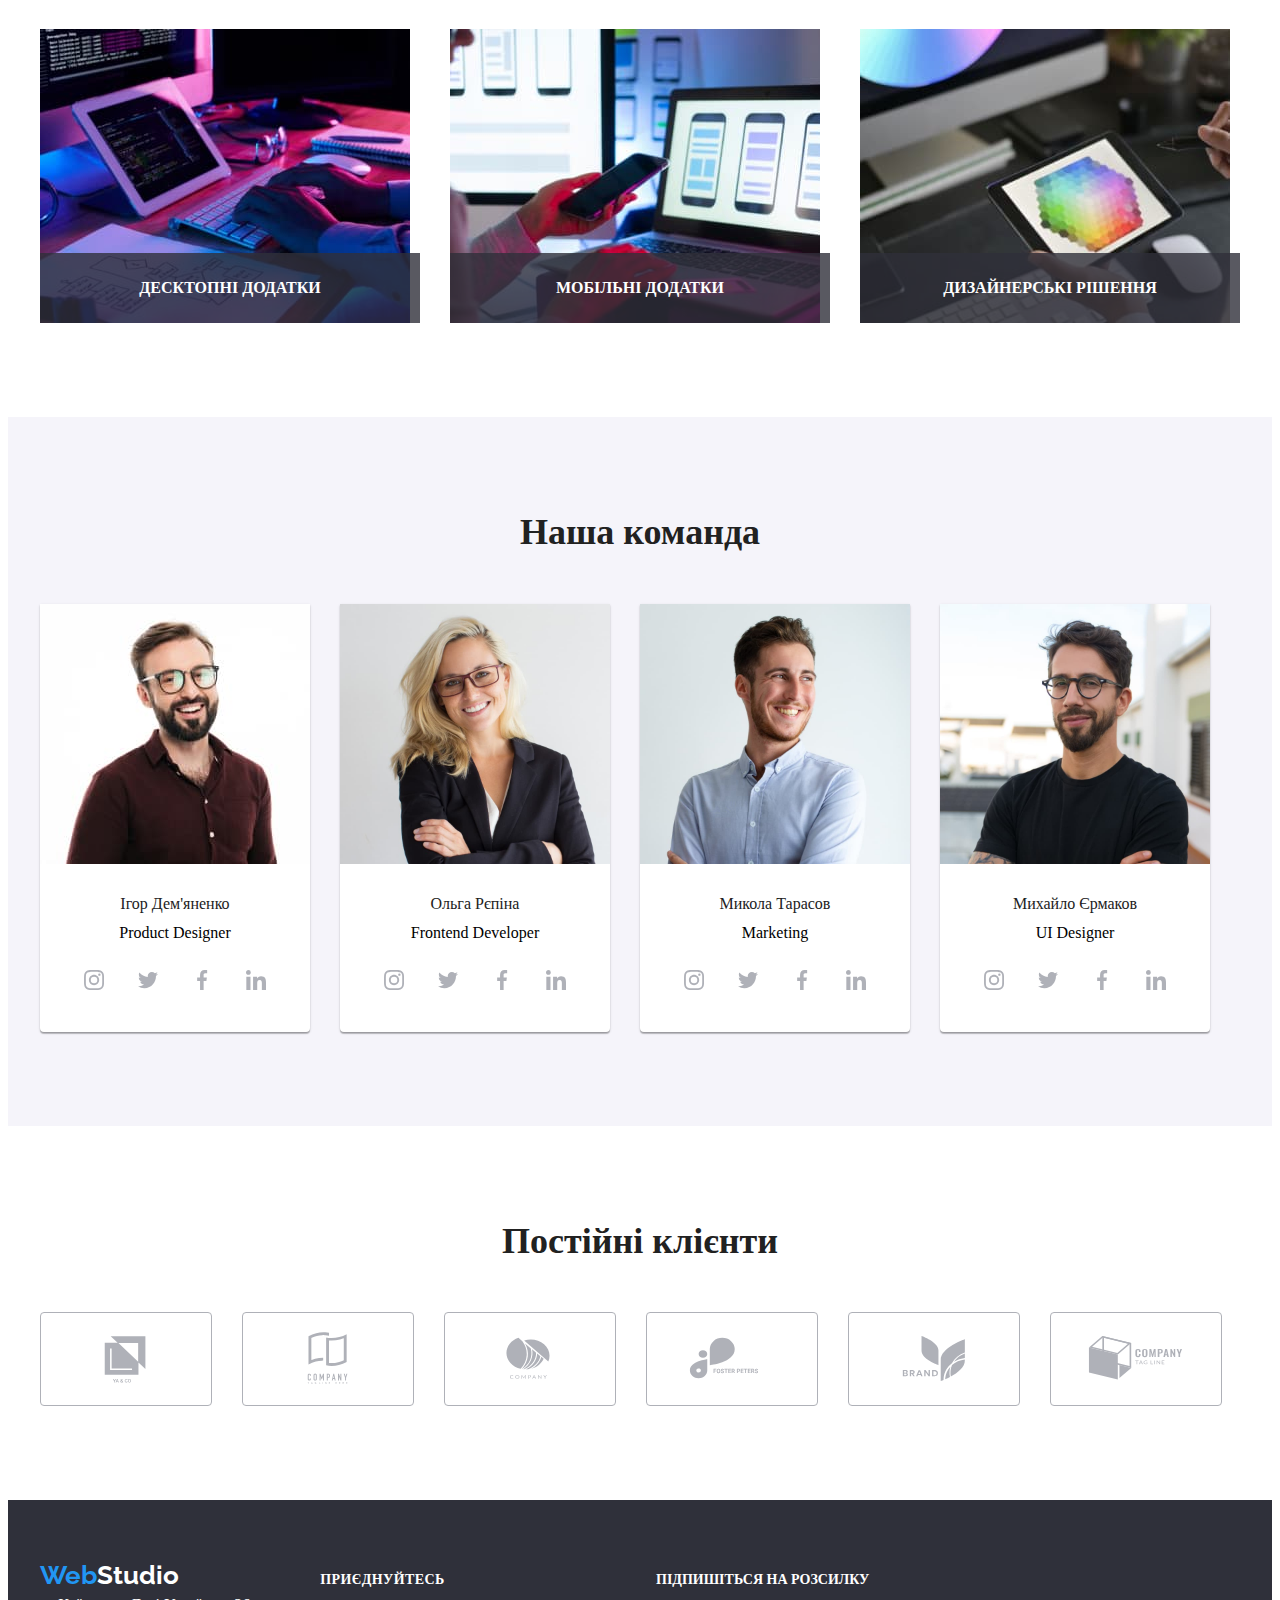
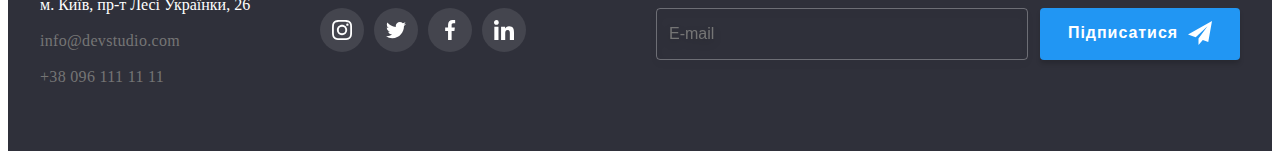
==== commit 0ce7500d: "підключили min.scss" ====
--- a/index.html
+++ b/index.html
@@ -19,7 +19,8 @@
       crossorigin="anonymous"
       referrerpolicy="no-referrer"
     />
-    <link rel="stylesheet" href="./css/styles.css" />
+    <link rel="stylesheet" href="./css/main.min.css" />
+    <link rel="stylesheet" href="./css/styles.css"  />
   </head>
 
   <body>
@@ -64,51 +65,51 @@
       </section>
       <!-- section наші oсобливості-->
 
-      <section class="our-features">
-        <div class="container">
+      <section class="features">
+        <div class="features__container container">
           <h2 class="vissually-hidden">Наші особливості</h2>
-          <ul class="section-features">
-            <li class="item">
+          <ul class="our-features">
+            <li class="our-features__item">
               <div class="icon-features">
-                <svg class="icon-detalis" width="70" height="70">
+                <svg class="icon-features__detalis" width="70" height="70">
                   <use href="./images/icons.svg#icon-antenna"></use>
                 </svg>
               </div>
-              <h3 class="feauter-title">УВАГА ДО ДЕТАЛЕЙ</h3>
-              <p class="features-text">
+              <h3 class="icon-features__title">УВАГА ДО ДЕТАЛЕЙ</h3>
+              <p class="icon-features__text">
                 Ідейні міркування, і навіть початок повсякденної роботи з формування позиції.
               </p>
             </li>
-            <li class="item">
+            <li class="our-features__item">
               <div class="icon-features">
-                <svg class="icon-punctuality" width="70" height="70">
+                <svg class="icon-features__punctuality" width="70" height="70">
                   <use href="./images/icons.svg#icon-clock"></use>
                 </svg>
               </div>
-              <h3 class="feauter-title">ПУНКТУАЛЬНІСТЬ</h3>
-              <p class="features-text">
+              <h3 class="icon-features__title">ПУНКТУАЛЬНІСТЬ</h3>
+              <p class="icon-features__text">
                 Завдання організації, особливо рамки і місце навчання кадрів тягне у себе.
               </p>
             </li>
-            <li class="item">
+            <li class="our-features__item">
               <div class="icon-features">
-                <svg class="icon-planning" width="70" height="70">
+                <svg class="icon-features__planning" width="70" height="70">
                   <use href="./images/icons.svg#icon-diagram"></use>
                 </svg>
               </div>
-              <h3 class="feauter-title">ПЛАНУВАННЯ</h3>
-              <p class="features-text">
+              <h3 class="icon-features__title">ПЛАНУВАННЯ</h3>
+              <p class="icon-features__text">
                 Так само консультація з широким активом значною мірою зумовлює.
               </p>
             </li>
-            <li class="item">
+            <li class="our-features__item">
               <div class="icon-features">
-                <svg class="icon-tehnology" width="70" height="70">
+                <svg class="icon-features__tehnology" width="70" height="70">
                   <use href="./images/icons.svg#icon-astronaut"></use>
                 </svg>
               </div>
-              <h3 class="feauter-title">СУЧАСНІ ТЕХНОЛОГІЇ</h3>
-              <p class="features-text">
+              <h3 class="icon-features__title">СУЧАСНІ ТЕХНОЛОГІЇ</h3>
+              <p class="icon-features__text">
                 Значимість цих проблем настільки очевидна, що реалізація планових завдань.
               </p>
             </li>
@@ -118,26 +119,26 @@
 
       <!-- section Чим ми займаємся  service-->
 
-      <section class="style-servis">
-        <div class="container">
-          <h2 class="service-title">Чим ми займаємося</h2>
-          <ul class="service-photo">
-            <li class="photo-item">
-              <div class="wrapper">
+      <section class="servis">
+        <div class="servis__container container">
+          <h2 class="service__title">Чим ми займаємося</h2>
+          <ul class="service__photo">
+            <li class="servis__item">
+              <div class="servis__wrapper">
                 <img src="./images/service1.jpg" alt="service1" width="370" height="294" />
-                <p class="overlay-text">Десктопні додатки</p>
-              </div>
-            </li>
-            <li class="photo-item">
-              <div class="wrapper">
+                <p class="servis__text">Десктопні додатки</p>
+              </div>
+            </li>
+            <li class="servis__item">
+              <div class="servis__wrapper">
                 <img src="./images/service2.jpg" alt="service2" width="370" height="294" />
-                <p class="overlay-text">Мобільні додатки</p>
-              </div>
-            </li>
-            <li class="photo-item">
-              <div class="wrapper">
+                <p class="servis__text">Мобільні додатки</p>
+              </div>
+            </li>
+            <li class="servis__item">
+              <div class="servis__wrapper">
                 <img src="./images/service3.jpg" alt="service3" width="370" height="294" />
-                <p class="overlay-text">Дизайнерські рішення</p>
+                <p class="servis__text">Дизайнерські рішення</p>
               </div>
             </li>
           </ul>
@@ -147,63 +148,63 @@
       <!--section Наша команда-->
 
       <section class="comand">
-        <div class="container">
-          <h2 class="comand-title">Наша команда</h2>
-          <ul class="our-comand">
-            <li class="photo-comand">
-              <img src="./images/demjanenko.jpg" alt="foto demjanenko" width="270" height="260" />
-              <div class="comand-position">
-                <h3 class="name-title">Ігор Дем'яненко</h3>
-                <p class="position-title">Product Designer</p>
-                <ul class="social list">
-                  <li class="social-items">
-                    <a
-                      class="social-links"
+        <div class="comand__container container">
+          <h2 class="comand__title">Наша команда</h2>
+          <ul class="comand__members">
+            <li class="comand__img">
+              <img src="./images/demjanenko.jpg" alt="photo demjanenko" width="270" height="260" />
+              <div class="comand__card">
+                <h3 class="comand__name">Ігор Дем'яненко</h3>
+                <p class="comand__position">Product Designer</p>
+                <ul class="comand__list list">
+                  <li class="comand__items">
+                    <a
+                      class="comand__link"
                       href="https://instagram.com"
                       target="_blank"
                       rel="noopener nofollow noreferrer"
                       aria-label="Instagram icon"
                     >
-                      <svg class="social-icon" width="20" height="20">
+                      <svg class="comand__icon" width="20" height="20">
                         <use href="./images/icons.svg#icon-instagram"></use>
                       </svg>
                     </a>
                   </li>
-                  <li class="social-items">
-                    <a
-                      class="social-links"
+                  <li class="comand__items">
+                    <a
+                      class="comand__link"
                       href="https://twitter.com"
                       target="_blank"
                       rel="noopener nofollow noreferrer"
                       aria-label="Twitter icon"
                     >
-                      <svg class="social-icon" width="20" height="20">
+                      <svg class="comand__icon" width="20" height="20">
                         <use href="./images/icons.svg#icon-twitter"></use>
                       </svg>
                     </a>
                   </li>
-                  <li class="social-items">
-                    <a
-                      class="social-links"
+                  <li class="comand__items">
+                    <a
+                      class="comand__link"
                       href="https://facebook.com"
                       target="_blank"
                       rel="noopener nofollow noreferrer"
                       aria-label="Facebook icon"
                     >
-                      <svg class="social-icon" width="20" height="20">
+                      <svg class="comand__icon" width="20" height="20">
                         <use href="./images/icons.svg#icon-facebook"></use>
                       </svg>
                     </a>
                   </li>
-                  <li class="social-items">
-                    <a
-                      class="social-links"
+                  <li class="comand__items">
+                    <a
+                      class="comand__link"
                       href="https://linkedin.com"
                       target="_blank"
                       rel="noopener nofollow noreferrer"
                       aria-label="Linkedin icon"
                     >
-                      <svg class="social-icon" width="20" height="20">
+                      <svg class="comand__icon" width="20" height="20">
                         <use href="./images/icons.svg#icon-linkedin"></use>
                       </svg>
                     </a>
@@ -211,60 +212,60 @@
                 </ul>
               </div>
             </li>
-            <li class="photo-comand">
-              <img src="./images/repina.jpg" alt="foto repina" width="270" height="260" />
-              <div class="comand-position">
-                <h3 class="name-title">Ольга Рєпіна</h3>
-                <p class="position-title">Frontend Developer</p>
-                <ul class="social list">
-                  <li class="social-items">
-                    <a
-                      class="social-links"
+            <li class="comand__img">
+              <img src="./images/repina.jpg" alt="photo repina" width="270" height="260" />
+              <div class="comand__card">
+                <h3 class="comand__name">Ольга Рєпіна</h3>
+                <p class="comand__position">Frontend Developer</p>
+                <ul class="comand__list list">
+                  <li class="comand__items">
+                    <a
+                      class="comand__link"
                       href="https://instagram.com"
                       target="_blank"
                       rel="noopener nofollow noreferrer"
                       aria-label="Instagram icon"
                     >
-                      <svg class="social-icon" width="20" height="20">
+                      <svg class="comand__icon" width="20" height="20">
                         <use href="./images/icons.svg#icon-instagram"></use>
                       </svg>
                     </a>
                   </li>
-                  <li class="social-items">
-                    <a
-                      class="social-links"
+                  <li class="comand__items">
+                    <a
+                      class="comand__link"
                       href="https://twitter.com"
                       target="_blank"
                       rel="noopener nofollow noreferrer"
                       aria-label="Twitter icon"
                     >
-                      <svg class="social-icon" width="20" height="20">
+                      <svg class="comand__icon" width="20" height="20">
                         <use href="./images/icons.svg#icon-twitter"></use>
                       </svg>
                     </a>
                   </li>
-                  <li class="social-items">
-                    <a
-                      class="social-links"
+                  <li class="comand__items">
+                    <a
+                      class="comand__link"
                       href="https://facebook.com"
                       target="_blank"
                       rel="noopener nofollow noreferrer"
                       aria-label="Facebook icon"
                     >
-                      <svg class="social-icon" width="20" height="20">
+                      <svg class="comand__icon" width="20" height="20">
                         <use href="./images/icons.svg#icon-facebook"></use>
                       </svg>
                     </a>
                   </li>
-                  <li class="social-items">
-                    <a
-                      class="social-links"
+                  <li class="comand__items">
+                    <a
+                      class="comand__link"
                       href="https://linkedin.com"
                       target="_blank"
                       rel="noopener nofollow noreferrer"
                       aria-label="Linkedin icon"
                     >
-                      <svg class="social-icon" width="20" height="20">
+                      <svg class="comand__icon" width="20" height="20">
                         <use href="./images/icons.svg#icon-linkedin"></use>
                       </svg>
                     </a>
@@ -272,60 +273,60 @@
                 </ul>
               </div>
             </li>
-            <li class="photo-comand">
-              <img src="./images/foto-tarasov.jpg" alt="foto tarasov" width="270" height="260" />
-              <div class="comand-position">
-                <h3 class="name-title">Микола Тарасов</h3>
-                <p class="position-title">Marketing</p>
-                <ul class="social list">
-                  <li class="social-items">
-                    <a
-                      class="social-links"
+            <li class="comand__img">
+              <img src="./images/foto-tarasov.jpg" alt="photo tarasov" width="270" height="260" />
+              <div class="comand__card">
+                <h3 class="comand__name">Микола Тарасов</h3>
+                <p class="comand__position">Marketing</p>
+                <ul class="comand__list list">
+                  <li class="comand__items">
+                    <a
+                      class="comand__link"
                       href="https://instagram.com"
                       target="_blank"
                       rel="noopener nofollow noreferrer"
                       aria-label="Instagram icon"
                     >
-                      <svg class="social-icon" width="20" height="20">
+                      <svg class="comand__icon" width="20" height="20">
                         <use href="./images/icons.svg#icon-instagram"></use>
                       </svg>
                     </a>
                   </li>
-                  <li class="social-items">
-                    <a
-                      class="social-links"
+                  <li class="comand__items">
+                    <a
+                      class="comand__link"
                       href="https://twitter.com"
                       target="_blank"
                       rel="noopener nofollow noreferrer"
                       aria-label="Twitter icon"
                     >
-                      <svg class="social-icon" width="20" height="20">
+                      <svg class="comand__icon" width="20" height="20">
                         <use href="./images/icons.svg#icon-twitter"></use>
                       </svg>
                     </a>
                   </li>
-                  <li class="social-items">
-                    <a
-                      class="social-links"
+                  <li class="comand__items">
+                    <a
+                      class="comand__link"
                       href="https://facebook.com"
                       target="_blank"
                       rel="noopener nofollow noreferrer"
                       aria-label="Facebook icon"
                     >
-                      <svg class="social-icon" width="20" height="20">
+                      <svg class="comand__icon" width="20" height="20">
                         <use href="./images/icons.svg#icon-facebook"></use>
                       </svg>
                     </a>
                   </li>
-                  <li class="social-items">
-                    <a
-                      class="social-links"
+                  <li class="comand__items">
+                    <a
+                      class="comand__link"
                       href="https://linkedin.com"
                       target="_blank"
                       rel="noopener nofollow noreferrer"
                       aria-label="Linkedin icon"
                     >
-                      <svg class="social-icon" width="20" height="20">
+                      <svg class="comand__icon" width="20" height="20">
                         <use href="./images/icons.svg#icon-linkedin"></use>
                       </svg>
                     </a>
@@ -333,60 +334,60 @@
                 </ul>
               </div>
             </li>
-            <li class="photo-comand">
-              <img src="./images/yermakov.jpg" alt="foto yermakov" width="270" height="260" />
-              <div class="comand-position">
-                <h3 class="name-title">Михайло Єрмаков</h3>
-                <p class="position-title">UI Designer</p>
-                <ul class="social list">
-                  <li class="social-items">
-                    <a
-                      class="social-links"
+            <li class="comand__img">
+              <img src="./images/yermakov.jpg" alt="photo yermakov" width="270" height="260" />
+              <div class="comand__card">
+                <h3 class="comand__name">Михайло Єрмаков</h3>
+                <p class="comand__position">UI Designer</p>
+                <ul class="comand__list list">
+                  <li class="comand__items">
+                    <a
+                      class="comand__link"
                       href="https://instagram.com"
                       target="_blank"
                       rel="noopener nofollow noreferrer"
                       aria-label="Instagram icon"
                     >
-                      <svg class="social-icon" width="20" height="20">
+                      <svg class="comand__icon" width="20" height="20">
                         <use href="./images/icons.svg#icon-instagram"></use>
                       </svg>
                     </a>
                   </li>
-                  <li class="social-items">
-                    <a
-                      class="social-links"
+                  <li class="comand__items">
+                    <a
+                      class="comand__link"
                       href="https://twitter.com"
                       target="_blank"
                       rel="noopener nofollow noreferrer"
                       aria-label="Twitter icon"
                     >
-                      <svg class="social-icon" width="20" height="20">
+                      <svg class="comand__icon" width="20" height="20">
                         <use href="./images/icons.svg#icon-twitter"></use>
                       </svg>
                     </a>
                   </li>
-                  <li class="social-items">
-                    <a
-                      class="social-links"
+                  <li class="comand__items">
+                    <a
+                      class="comand__link"
                       href="https://facebook.com"
                       target="_blank"
                       rel="noopener nofollow noreferrer"
                       aria-label="Facebook icon"
                     >
-                      <svg class="social-icon" width="20" height="20">
+                      <svg class="comand__icon" width="20" height="20">
                         <use href="./images/icons.svg#icon-facebook"></use>
                       </svg>
                     </a>
                   </li>
-                  <li class="social-items">
-                    <a
-                      class="social-links"
+                  <li class="comand__items">
+                    <a
+                      class="comand__link"
                       href="https://linkedin.com"
                       target="_blank"
                       rel="noopener nofollow noreferrer"
                       aria-label="Linkedin icon"
                     >
-                      <svg class="social-icon" width="20" height="20">
+                      <svg class="comand__icon" width="20" height="20">
                         <use href="./images/icons.svg#icon-linkedin"></use>
                       </svg>
                     </a>
@@ -398,42 +399,42 @@
         </div>
       </section>
       <section class="clients section">
-        <div class="container">
-          <h2 class="clients-title">Постійні клієнти</h2>
-          <ul class="our-clients">
-            <li class="clients-item">
-              <a class="clients-link" href="./"
-                ><svg class="clients-icon" width="106" height="60">
+        <div class="clients__container container">
+          <h2 class="clients__title">Постійні клієнти</h2>
+          <ul class="clients__list">
+            <li class="clients__item">
+              <a class="clients__link" href="./"
+                ><svg class="clients__icon" width="106" height="60">
                   <use href="./images/icons.svg#icon-logo1"></use></svg
               ></a>
             </li>
-            <li class="clients-item">
-              <a class="clients-link" href="./"
-                ><svg class="clients-icon" width="106" height="60">
+            <li class="clients__item">
+              <a class="clients__link" href="./"
+                ><svg class="clients__icon" width="106" height="60">
                   <use href="./images/icons.svg#icon-logo2"></use></svg
               ></a>
             </li>
-            <li class="clients-item">
-              <a class="clients-link" href="./"
-                ><svg class="clients-icon" width="106" height="60">
+            <li class="clients__item">
+              <a class="clients__link" href="./"
+                ><svg class="clients__icon" width="106" height="60">
                   <use href="./images/icons.svg#icon-logo3"></use></svg
               ></a>
             </li>
-            <li class="clients-item">
-              <a class="clients-link" href="./"
-                ><svg class="clients-icon" width="106" height="60">
+            <li class="clients__item">
+              <a class="clients__link" href="./"
+                ><svg class="clients__icon" width="106" height="60">
                   <use href="./images/icons.svg#icon-logo4"></use></svg
               ></a>
             </li>
-            <li class="clients-item">
-              <a class="clients-link" href="./"
-                ><svg class="clients-icon" width="106" height="60">
+            <li class="clients__item">
+              <a class="clients__link" href="./"
+                ><svg class="clients__icon" width="106" height="60">
                   <use href="./images/icons.svg#icon-logo5"></use></svg
               ></a>
             </li>
-            <li class="clients-item">
-              <a class="clients-link" href="./"
-                ><svg class="clients-icon" width="106" height="60">
+            <li class="clients__item">
+              <a class="clients__link" href="./"
+                ><svg class="clients__icon" width="106" height="60">
                   <use href="./images/icons.svg#icon-logo6"></use></svg
               ></a>
             </li>
--- a/css/main.min.css
+++ b/css/main.min.css
@@ -0,0 +1 @@
+:root{--brand-color: #2196F3;--background-overlay: rgba(33, 150, 243, 0.9);--main-text-color: #757575;--primary-text-color: #212121;--secondary-text-color: #FFFFFF;--logo-text-color: #000000;--button-text-focus: #188CE8;--icons-color: #AFB1B8;--color-info: rgba(255, 255, 255, 0.6);--backrground-comand: #F5F4FA;--backrground-secondary: #2F303A;--primery-font: Roboto, san-serif;--secondary-font: Raleway, san-serif;--border-background: #ECECEC;--border-photo: #EEEEEE;--color-gradient: rgba(47, 48, 58, 0.4);--idx-header: 100;--idx-backdroup: 1000;--trnz-duration: 250ms;--trnz-tim-fnct: cubic-bezier(0.4, 0, 0.2, 1)}:root{--brand-color: #2196F3;--background-overlay: rgba(33, 150, 243, 0.9);--main-text-color: #757575;--primary-text-color: #212121;--secondary-text-color: #FFFFFF;--logo-text-color: #000000;--button-text-focus: #188CE8;--icons-color: #AFB1B8;--color-info: rgba(255, 255, 255, 0.6);--backrground-comand: #F5F4FA;--backrground-secondary: #2F303A;--primery-font: Roboto, san-serif;--secondary-font: Raleway, san-serif;--border-background: #ECECEC;--border-photo: #EEEEEE;--color-gradient: rgba(47, 48, 58, 0.4);--idx-header: 100;--idx-backdroup: 1000;--trnz-duration: 250ms;--trnz-tim-fnct: cubic-bezier(0.4, 0, 0.2, 1)}ul{list-style:none;padding:0;margin:0}.container{width:1200px;margin-left:auto;margin-right:auto;padding-left:15px;padding-right:15px}h1,h2,h3,h4,h5,h6,p{margin:0}img{display:block;max-width:100%}.footer-addres{font-style:normal}button{display:block;cursor:pointer;border:none;border-radius:4px}.section{padding-top:94px;padding-bottom:94px}.list{list-style:none;padding-left:0;margin:0}.link{text-decoration:none;color:inherit}/*# sourceMappingURL=main.min.css.map */--- a/css/styles.css
+++ b/css/styles.css
@@ -1,102 +1,5 @@
-/* палітра кольлорів */
-
-
-
-:root {
-    --brand-color: #2196F3;
-    --background-overlay: rgba(33, 150, 243, 0.9);
-    --main-text-color: #757575;
-    --primary-text-color: #212121;
-    --secondary-text-color: #FFFFFF;
-    --logo-text-color: #000000;
-    --button-text-focus: #188CE8;
-    --icons-color: #AFB1B8;
-    --color-info: rgba(255, 255, 255, 0.6);
-    --backrground-comand: #F5F4FA;
-    --backrground-secondary: #2F303A;
-    --primery-font: Roboto, san-serif;
-    --secondary-font: Raleway, san-serif;
-    --border-background: #ECECEC;
-    --border-photo: #EEEEEE;
-    --color-gradient: rgba(47, 48, 58, 0.4);
-    --idx-header: 100;
-    --idx-backdroup: 1000;
-
-    --trnz-duration: 250ms;
-    --trnz-tim-fnct: cubic-bezier(0.4, 0, 0.2, 1);
-
-}
-
-body {
-    background-color: var(--secondary-text-color);
-    color: var(--main-text-color);
-    font-family: var(--primery-font);
-    font-size: 14px;
-    letter-spacing: 0.03em;
-
-}
-
-ul {
-    list-style: none;
-    padding: 0;
-    margin: 0;
-}
-
-.container {
-    width: 1200px;
-    margin-left: auto;
-    margin-right: auto;
-    padding-left: 15px;
-    padding-right: 15px;
-
-}
-
-/* зброси */
-h1,
-h2,
-h3,
-h4,
-h5,
-h6,
-p {
-    margin: 0;
-}
-
-img {
-    display: block;
-    max-width: 100%;
-}
-
-.footer-addres {
-    font-style: normal;
-}
-
-button {
-    display: block;
-    cursor: pointer;
-    border: none;
-    border-radius: 4px;
-}
-
-.section {
-    padding-top: 94px;
-    padding-bottom: 94px;
-}
-
-.list {
-    list-style: none;
-    padding-left: 0;
-    margin: 0;
-}
-
-.link {
-    text-decoration: none;
-    color: inherit;
-}
-
 /* HEADER */
 .header {
-
     border-bottom: 1px solid var(--border-background)
 }
 
@@ -108,14 +11,11 @@
 .header__container {
     display: flex;
     align-items: center;
-
-}
-
+}
 
 /* LOGO */
 
 .header__logo {
-
     color: var(--brand-color);
     text-decoration: none;
     font-family: var(--secondary-font);
@@ -135,7 +35,6 @@
     font-weight: 700;
     font-size: 26px;
     line-height: 1.19;
-
 }
 
 .logo-studiof {
@@ -154,7 +53,6 @@
 
     margin-right: 50px;
 }
-
 
 .nav__link .link {
     display: block;
@@ -194,14 +92,11 @@
     margin-bottom: -1px;
     background-color: var(--brand-color);
     border-radius: 2px;
-
-
 }
 
 .header-contacts {
     display: flex;
     margin-left: auto;
-
 }
 
 .header-contacts .header-contacts__item+.header-contacts__item {
@@ -235,7 +130,6 @@
     margin-right: 10px;
     fill: currentColor;
 }
-
 
 /* section-hero */
 .hero {
@@ -304,7 +198,7 @@
 }
 
 /* section-features */
-.our-features {
+.features {
     padding: 94px 0;
 }
 
@@ -322,25 +216,25 @@
     overflow: hidden;
 }
 
-.section-features {
-    display: flex;
-}
-
-.section-features .feauter-title {
+.our-features {
+    display: flex;
+}
+
+.icon-features__title {
     margin-bottom: 10px;
 
     font-size: 14px;
     color: var(--primary-text-color);
 }
 
-.section-features>.item {
+.our-features__item {
     width: 270px;
     flex-basis: calc(100%/4 - 30px);
     margin-right: 30px;
 
 }
 
-.item:last-child {
+.our-features__item:last-child {
     margin-right: 0;
 }
 
@@ -357,22 +251,22 @@
 
 
 
-.section-features>.item:first-child {
+.our-features__item:first-child {
     margin-left: 0;
 }
 
-.features-text {
+.icon-features__text {
     font-weight: 400;
     line-height: 1.71;
 
 }
 
 /* section-servise */
-.style-servis {
+.servis {
     padding-bottom: 94px;
 }
 
-.service-title {
+.service__title {
     margin-bottom: 50px;
     font-style: normal;
     font-weight: 700;
@@ -381,27 +275,23 @@
 
 }
 
-.service-photo {
-
-    display: flex;
-
-}
-
-.photo-item {
-
+.service__photo {
+    display: flex;
+}
+
+.servis__item {
     width: 370px;
     margin-right: 30px;
     width: 100%;
-
-}
-
-.photo-item:nth-child(3n) {
+}
+
+.servis__item:nth-child(3n) {
     margin-right: 0;
 }
 
-.service-title,
-.comand-title,
-.clients-title {
+.service__title,
+.comand__title,
+.clients__title {
     font-style: normal;
     color: var(--primary-text-color);
     font-weight: 700;
@@ -410,13 +300,11 @@
     text-align: center;
 }
 
-.wrapper {
+.servis__wrapper {
     position: relative;
 }
 
-.overlay-box {}
-
-.overlay-text {
+.servis__text {
     position: absolute;
     bottom: 0;
     width: 100%;
@@ -440,13 +328,13 @@
     padding: 94px 0;
 }
 
-.our-comand {
-
-    display: flex;
-
-}
-
-.photo-comand {
+.comand__members {
+
+    display: flex;
+
+}
+
+.comand__img {
     margin-right: 30px;
     background-color: var(--secondary-text-color);
     box-shadow: 0px 1px 3px rgba(0, 0, 0, 0.12),
@@ -454,21 +342,21 @@
     border-radius: 0px 0px 4px 4px;
 }
 
-.photo-comand:nth-child(4n) {
+.comand__img:nth-child(4n) {
     margin-right: 0;
 }
 
-.comand-title {
+.comand__title {
     margin-bottom: 50px;
 
 }
 
-.comand-position {
+.comand__card {
     padding-top: 30px;
     padding-bottom: 30px;
 }
 
-.name-title {
+.comand__name {
     margin-bottom: 10px;
     font-style: normal;
     color: var(--primary-text-color);
@@ -478,7 +366,7 @@
     text-align: center;
 }
 
-.position-title {
+.comand__position {
     font-style: normal;
     font-size: 16px;
     line-height: 1.19;
@@ -486,7 +374,7 @@
 }
 
 /* стилі для лінків соцмереж */
-.social {
+.comand__list {
     display: flex;
     justify-content: center;
     align-items: center;
@@ -495,7 +383,7 @@
 
 }
 
-.social-links {
+.comand__link {
     display: flex;
     align-items: center;
     justify-content: center;
@@ -512,31 +400,31 @@
 
 }
 
-.social-links:hover,
-.social-links:focus {
+.comand__link:hover,
+.comand__link:focus {
     color: var(--secondary-text-color);
 
     background-color: var(--brand-color);
 }
 
-.social-icon {
+.comand__icon {
     fill: currentColor;
 }
 
 /* section class="clients */
 
 
-.clients-title {
+.clients__title {
     margin-bottom: 50px;
 
 }
 
-.our-clients {
+.clients__list {
     display: flex;
     gap: 30px;
 }
 
-.clients-link {
+.clients__link {
     display: flex;
     align-items: center;
     justify-content: center;
@@ -552,12 +440,12 @@
     color: var(--icons-color);
 }
 
-.clients-icon {
+.clients__icon {
     fill: currentColor;
 }
 
-.clients-link:hover,
-.clients-link:focus {
+.clients__link:hover,
+.clients__link:focus {
     color: var(--brand-color);
 
 }
@@ -700,7 +588,6 @@
 
     margin-top: 20px;
 }
-
 
 
 .footer-form-list {
@@ -938,8 +825,6 @@
     height: 30px;
     background-color: transparent;
 
-
-
 }
 
 .close-button-icon {
@@ -964,7 +849,7 @@
 
 .strong-modal-form {
     display: flex;
-    /* text-align: center; */
+
     justify-content: center;
     margin-bottom: 12px;
     font-weight: 700;
@@ -973,16 +858,6 @@
 
     color: var(--primary-text-color);
 }
-
-.modal-form {
-
-    /* margin-left: 0;
-    margin-right: 0;
-
-    justify-content: center;
-    align-items: flex-start; */
-}
-
 
 
 .form-group-modal {
@@ -1330,10 +1205,6 @@
     color: var(--secondary-text-color);
 }
 
-/* .filtr-item:hover .portfolio-overlay {
-    transform: translateY(0);
-
-} */
 
 .portfolio-link:hover .portfolio-overlay,
 .portfolio-link:focus .portfolio-overlay {
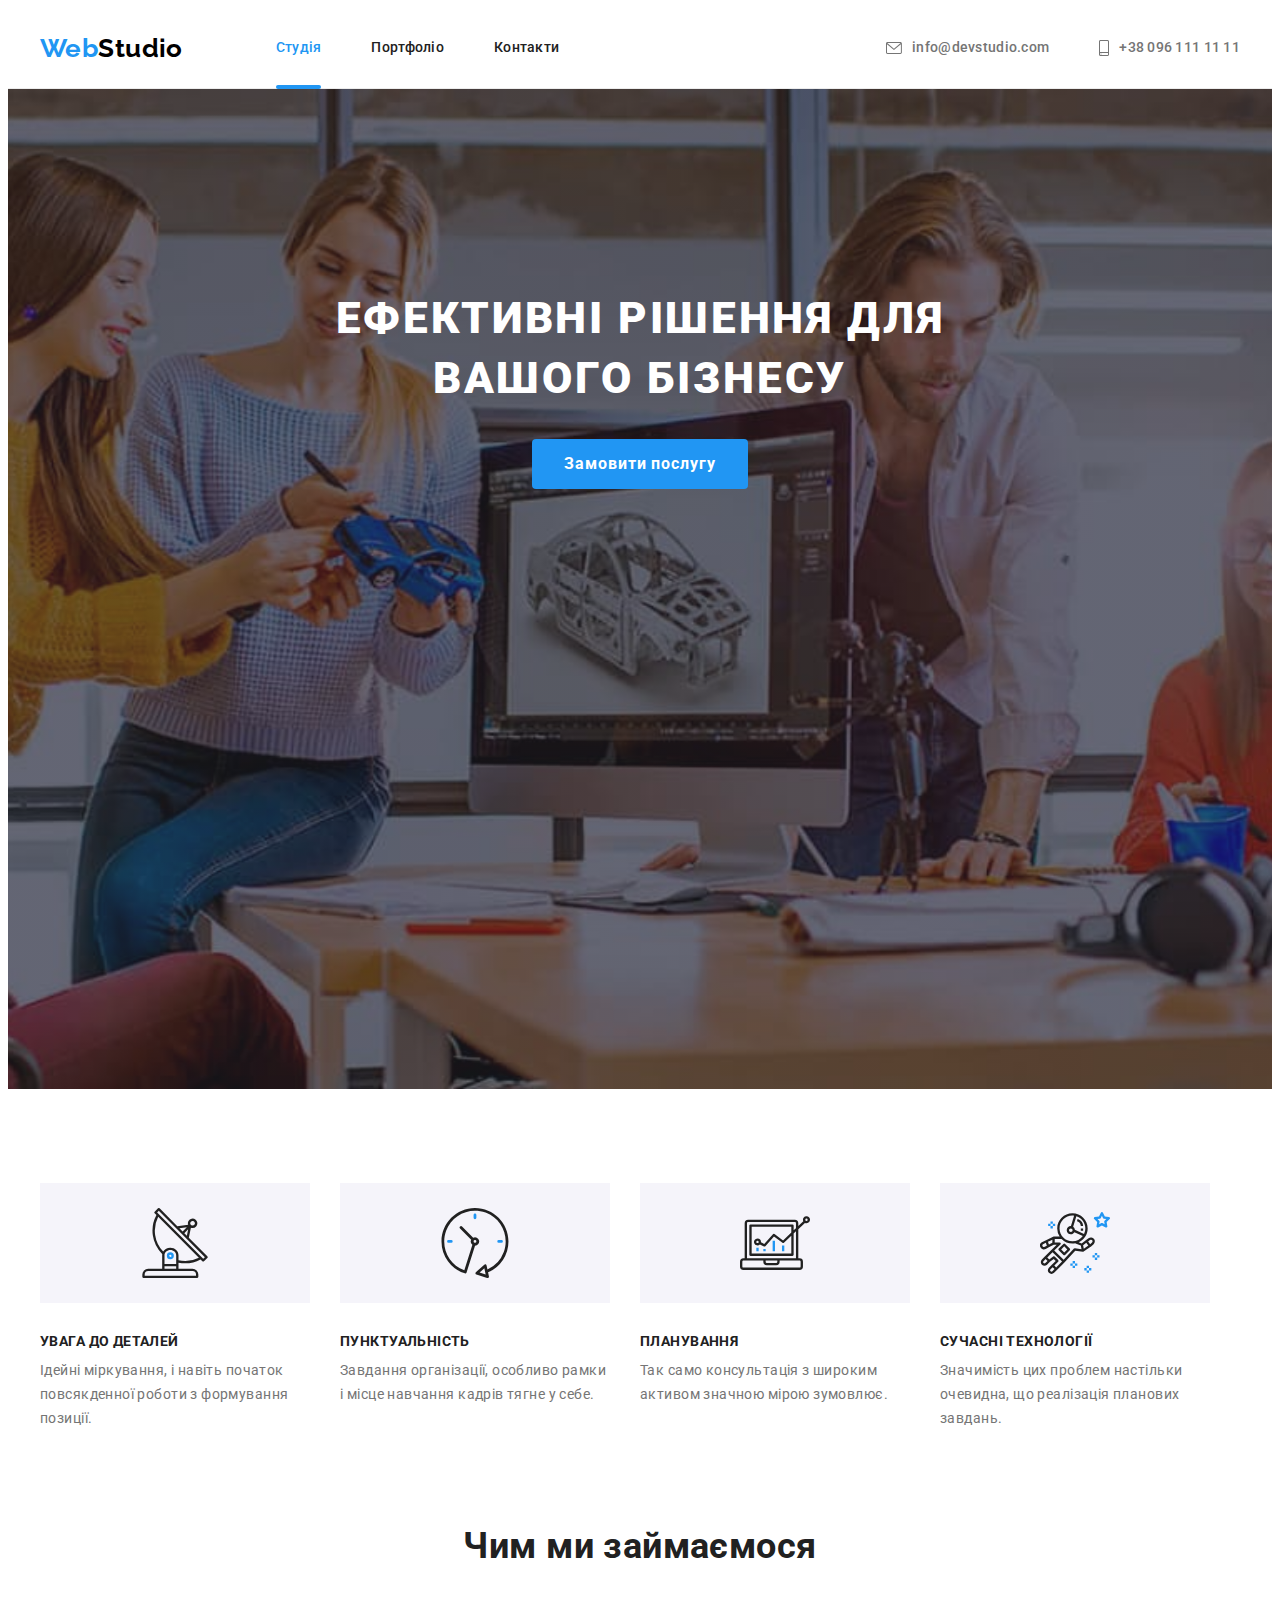
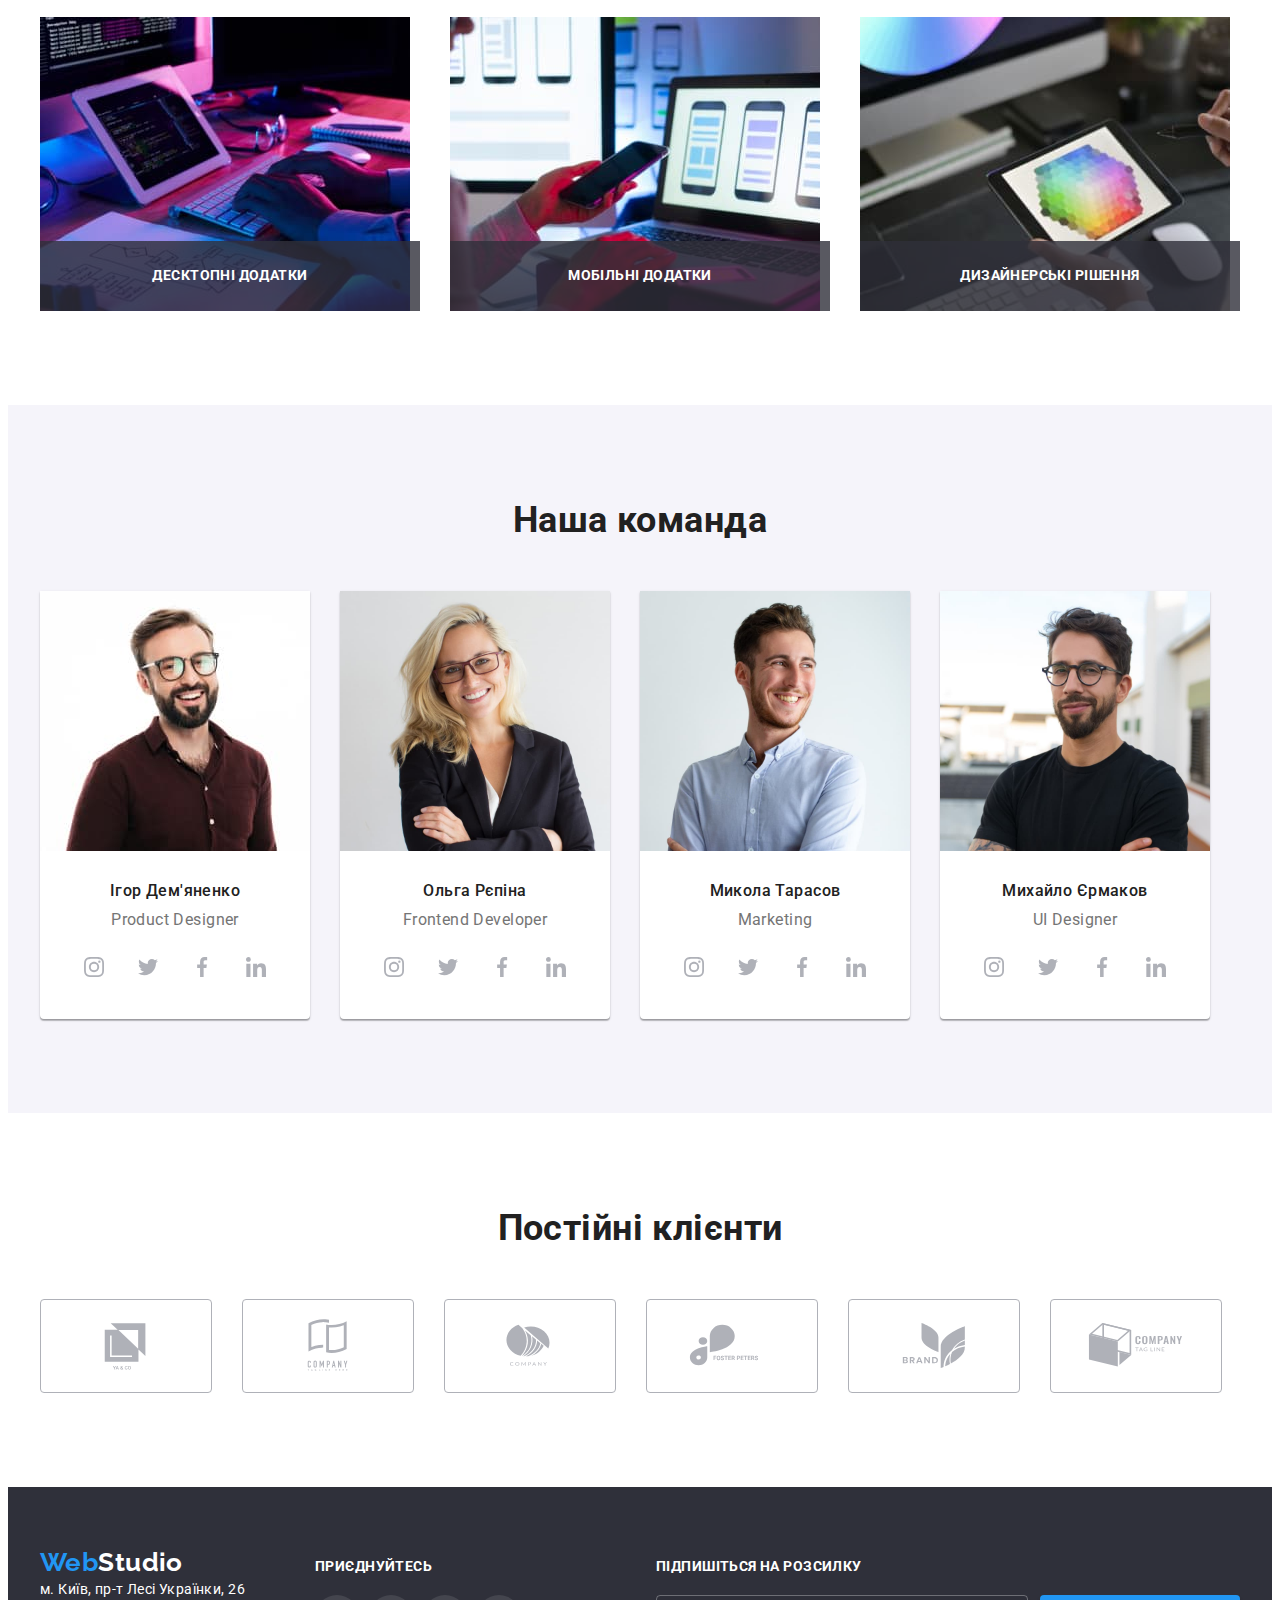
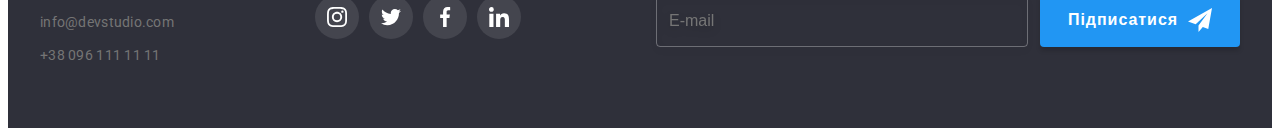
==== commit 2cef9bf8: "виправили помилки" ====
--- a/index.html
+++ b/index.html
@@ -20,7 +20,7 @@
       referrerpolicy="no-referrer"
     />
     <link rel="stylesheet" href="./css/main.min.css" />
-    <link rel="stylesheet" href="./css/styles.css"  />
+    <!-- <link rel="stylesheet" href="./css/styles.css"  /> -->
   </head>
 
   <body>
--- a/css/main.min.css
+++ b/css/main.min.css
@@ -1 +1 @@
-:root{--brand-color: #2196F3;--background-overlay: rgba(33, 150, 243, 0.9);--main-text-color: #757575;--primary-text-color: #212121;--secondary-text-color: #FFFFFF;--logo-text-color: #000000;--button-text-focus: #188CE8;--icons-color: #AFB1B8;--color-info: rgba(255, 255, 255, 0.6);--backrground-comand: #F5F4FA;--backrground-secondary: #2F303A;--primery-font: Roboto, san-serif;--secondary-font: Raleway, san-serif;--border-background: #ECECEC;--border-photo: #EEEEEE;--color-gradient: rgba(47, 48, 58, 0.4);--idx-header: 100;--idx-backdroup: 1000;--trnz-duration: 250ms;--trnz-tim-fnct: cubic-bezier(0.4, 0, 0.2, 1)}:root{--brand-color: #2196F3;--background-overlay: rgba(33, 150, 243, 0.9);--main-text-color: #757575;--primary-text-color: #212121;--secondary-text-color: #FFFFFF;--logo-text-color: #000000;--button-text-focus: #188CE8;--icons-color: #AFB1B8;--color-info: rgba(255, 255, 255, 0.6);--backrground-comand: #F5F4FA;--backrground-secondary: #2F303A;--primery-font: Roboto, san-serif;--secondary-font: Raleway, san-serif;--border-background: #ECECEC;--border-photo: #EEEEEE;--color-gradient: rgba(47, 48, 58, 0.4);--idx-header: 100;--idx-backdroup: 1000;--trnz-duration: 250ms;--trnz-tim-fnct: cubic-bezier(0.4, 0, 0.2, 1)}ul{list-style:none;padding:0;margin:0}.container{width:1200px;margin-left:auto;margin-right:auto;padding-left:15px;padding-right:15px}h1,h2,h3,h4,h5,h6,p{margin:0}img{display:block;max-width:100%}.footer-addres{font-style:normal}button{display:block;cursor:pointer;border:none;border-radius:4px}.section{padding-top:94px;padding-bottom:94px}.list{list-style:none;padding-left:0;margin:0}.link{text-decoration:none;color:inherit}/*# sourceMappingURL=main.min.css.map */+.vissually-hidden{position:absolute;width:1px;height:1px;margin:-1px;border:0;padding:0;white-space:normal;-webkit-clip-path:inset(100%);clip-path:inset(100%);clip:rect(0 0 0 0);overflow:hidden}:root{--brand-color: #2196F3;--background-overlay: rgba(33, 150, 243, 0.9);--main-text-color: #757575;--primary-text-color: #212121;--secondary-text-color: #FFFFFF;--logo-text-color: #000000;--button-text-focus: #188CE8;--icons-color: #AFB1B8;--color-info: rgba(255, 255, 255, 0.6);--backrground-comand: #F5F4FA;--backrground-secondary: #2F303A;--primery-font: Roboto, san-serif;--secondary-font: Raleway, san-serif;--border-background: #ECECEC;--border-photo: #EEEEEE;--color-gradient: rgba(47, 48, 58, 0.4);--idx-header: 100;--idx-backdroup: 1000;--trnz-duration: 250ms;--trnz-tim-fnct: cubic-bezier(0.4, 0, 0.2, 1)}body{background-color:var(--secondary-text-color);color:var(--main-text-color);font-family:var(--primery-font);font-size:14px;letter-spacing:.03em}ul{list-style:none;padding:0;margin:0}h1,h2,h3,h4,h5,h6,p{margin:0}img{display:block;max-width:100%}.footer-addres{font-style:normal}.section{padding-top:94px;padding-bottom:94px}.list{list-style:none;padding-left:0;margin:0}.link{text-decoration:none;color:inherit}.container{width:1200px;margin-left:auto;margin-right:auto;padding-left:15px;padding-right:15px}button{display:block;cursor:pointer;border:none;border-radius:4px}.hero__button{display:inline-block;border-radius:4px;min-width:216px;margin-top:30px;border:none;padding:10px 32px;-webkit-transition-property:background-color,color;transition-property:background-color,color;-webkit-transition-duration:var(--trnz-duration);transition-duration:var(--trnz-duration);-webkit-transition-timing-function:var(--trnz-tim-fnct);transition-timing-function:var(--trnz-tim-fnct);background-color:var(--brand-color);color:var(--secondary-text-color);cursor:pointer;font-family:var(--primery-font);font-style:normal;font-weight:700;font-size:16px;line-height:1.88;-webkit-box-align:center;-ms-flex-align:center;align-items:center;text-align:center;letter-spacing:.06em}.hero__button:hover,.hero__button:focus{color:var(--secondary-text-color);background-color:var(--button-text-focus)}.buttons-portfolio{display:-webkit-box;display:-ms-flexbox;display:flex;margin-bottom:50px;-webkit-box-pack:center;-ms-flex-pack:center;justify-content:center}.button-portfolio{border:none;margin-right:8px}.button-portfolio:nth-child(5n){margin-right:0}.button-filtr{padding:6px 22px;background-color:var(--backrground-comand);color:var(--primary-text-color);cursor:pointer;-webkit-transition-property:color,background-color,-webkit-box-shadow;transition-property:color,background-color,-webkit-box-shadow;transition-property:color,background-color,box-shadow;transition-property:color,background-color,box-shadow,-webkit-box-shadow;-webkit-transition-duration:var(--trnz-duration);transition-duration:var(--trnz-duration);-webkit-transition-timing-function:var(--trnz-tim-fnct);transition-timing-function:var(--trnz-tim-fnct);border-radius:4px;font-family:var(--primery-font);font-style:normal;font-weight:500;font-size:16px;line-height:1.62;text-align:center;letter-spacing:.03em}.button-filtr:hover{color:var(--secondary-text-color);background-color:var(--brand-color);-webkit-box-shadow:0px 3px 1px rgba(0,0,0,.1),0px 1px 2px rgba(0,0,0,.08),0px 2px 2px rgba(0,0,0,.12);box-shadow:0px 3px 1px rgba(0,0,0,.1),0px 1px 2px rgba(0,0,0,.08),0px 2px 2px rgba(0,0,0,.12)}.button-filtr:focus{color:var(--secondary-text-color);background-color:var(--brand-color);border-radius:4px;-webkit-box-shadow:0px 3px 1px rgba(0,0,0,.1),0px 1px 2px rgba(0,0,0,.08),0px 2px 2px rgba(0,0,0,.12);box-shadow:0px 3px 1px rgba(0,0,0,.1),0px 1px 2px rgba(0,0,0,.08),0px 2px 2px rgba(0,0,0,.12)}.button-footer-form{position:relative;display:-webkit-box;display:-ms-flexbox;display:flex;padding:10px 28px;width:200px;gap:10px;color:var(--secondary-text-color);background-color:var(--brand-color);-webkit-box-shadow:0px 4px 4px rgba(0,0,0,.15);box-shadow:0px 4px 4px rgba(0,0,0,.15);-webkit-transition-property:background-color;transition-property:background-color;-webkit-transition-duration:var(--trnz-duration);transition-duration:var(--trnz-duration);-webkit-transition-timing-function:var(--trnz-tim-fnct);transition-timing-function:var(--trnz-tim-fnct)}.button-footer-form:active{background-color:var(--brand-color)}.button-footer-form:hover,.button-footer-form:focus{color:var(--secondary-text-color);background-color:var(--button-text-focus)}.close-button{position:absolute;top:8px;right:8px;display:-webkit-box;display:-ms-flexbox;display:flex;-webkit-box-align:center;-ms-flex-align:center;align-items:center;-webkit-box-pack:center;-ms-flex-pack:center;justify-content:center;border-radius:50%;border:1px solid var(--icons-color);cursor:pointer;padding:0;width:30px;height:30px;background-color:rgba(0,0,0,0)}.close-button:hover,.close-button:focus{fill:var(--brand-color)}.close-button-icon{fill:currentColor;-webkit-transition-property:color;transition-property:color;-webkit-transition-duration:var(--trnz-duration);transition-duration:var(--trnz-duration);-webkit-transition-timing-function:var(--trnz-tim-fnct);transition-timing-function:var(--trnz-tim-fnct)}.close-button-icon:hover,.close-button-icon:focus{color:var(--brand-color)}.button-form-modal{display:block;margin:0 auto;min-width:200px;padding:10px 52px;font-weight:700;letter-spacing:.06em;color:var(--secondary-text-color);background:var(--brand-color);-webkit-box-shadow:0px 4px 4px rgba(0,0,0,.15);box-shadow:0px 4px 4px rgba(0,0,0,.15);border-radius:4px;-webkit-transition-property:background-color;transition-property:background-color;-webkit-transition-duration:var(--trnz-duration);transition-duration:var(--trnz-duration);-webkit-transition-timing-function:var(--trnz-tim-fnct);transition-timing-function:var(--trnz-tim-fnct)}.button-form-modal:hover,.button-form-modal:focus{color:var(--secondary-text-color);background-color:var(--button-text-focus)}.header__logo{color:var(--brand-color);text-decoration:none;font-family:var(--secondary-font);font-weight:700;font-size:26px;line-height:1.19}.logo__label{color:var(--logo-text-color)}.logo-footer{color:var(--brand-color);text-decoration:none;font-family:var(--secondary-font);font-weight:700;font-size:26px;line-height:1.19}.logo-studiof{color:var(--secondary-text-color)}.header{border-bottom:1px solid var(--border-background)}.header__container{display:-webkit-box;display:-ms-flexbox;display:flex;-webkit-box-align:center;-ms-flex-align:center;align-items:center}.header-contacts{display:-webkit-box;display:-ms-flexbox;display:flex;margin-left:auto}.header-contacts .header-contacts__item+.header-contacts__item{margin-left:50px}.header-contacts__title{display:-webkit-box;display:-ms-flexbox;display:flex;-webkit-box-align:center;-ms-flex-align:center;align-items:center;-webkit-transition-property:color;transition-property:color;-webkit-transition-duration:var(--trnz-duration);transition-duration:var(--trnz-duration);-webkit-transition-timing-function:var(--trnz-tim-fnct);transition-timing-function:var(--trnz-tim-fnct);color:var(--main-text-color);text-decoration:none;font-style:normal;font-weight:500;line-height:1.14;letter-spacing:.02em}.header-contacts__title:hover,.header-contacts__title:focus{color:var(--brand-color)}.header-contacts__icon{margin-right:10px;fill:currentColor}.hero{max-width:1600px;height:600px;background-color:var(--backrground-secondary);background-image:-webkit-gradient(linear, left top, right top, from(var(--color-gradient)), to(var(--color-gradient))),url(../images/background-img.jpg);background-image:linear-gradient(to right, var(--color-gradient), var(--color-gradient)),url(../images/background-img.jpg);background-repeat:no-repeat;background-size:cover;background-position:center;text-align:center;padding:200px 0;margin:0 auto}.hero__title{width:696px;margin:0 auto;color:var(--secondary-text-color);font-style:normal;font-weight:900;font-size:44px;line-height:1.36;letter-spacing:.06em;text-transform:uppercase}.header__nav{margin-left:93px}.nav__list{display:-webkit-box;display:-ms-flexbox;display:flex}.nav__link:not(:last-child){margin-right:50px}.nav__link .link{display:block;position:relative;-webkit-transition-property:color;transition-property:color;-webkit-transition-duration:var(--trnz-duration);transition-duration:var(--trnz-duration);-webkit-transition-timing-function:var(--trnz-tim-fnct);transition-timing-function:var(--trnz-tim-fnct);padding-top:32px;padding-bottom:32px;color:var(--primary-text-color);text-decoration:none;font-family:var(--primery-font);font-weight:500;line-height:1.14;letter-spacing:.02em;font-style:normal}.nav__list .link.current,.nav__list .link:hover,.nav__list .link:focus{color:var(--brand-color)}.nav__list .link.current::after{content:"";position:absolute;bottom:0;left:0;display:block;width:100%;height:4px;margin-bottom:-1px;background-color:var(--brand-color);border-radius:2px}.form-footer{margin-left:auto}.form-footer-title{margin-bottom:20px;font-style:normal;font-weight:700;font-size:14px;line-height:1.14;text-transform:uppercase;color:var(--secondary-text-color)}.form-footer-email{margin-top:20px}.footer-form-list{display:-webkit-box;display:-ms-flexbox;display:flex}.input-footer{display:-webkit-box;display:-ms-flexbox;display:flex;-webkit-box-align:center;-ms-flex-align:center;align-items:center;height:50px;width:358px;font-weight:400;font-size:16px;line-height:1.25;padding:0;padding-left:12px;margin-right:12px;border-radius:4px;color:rgba(255,255,255,.6);background-color:rgba(0,0,0,0);border:1px solid rgba(255,255,255,.3);-webkit-filter:drop-shadow(0px 4px 4px rgba(0, 0, 0, 0.15));filter:drop-shadow(0px 4px 4px rgba(0, 0, 0, 0.15));-webkit-transition-property:color,background-color;transition-property:color,background-color;-webkit-transition-duration:var(--trnz-duration);transition-duration:var(--trnz-duration);-webkit-transition-timing-function:var(--trnz-tim-fnct);transition-timing-function:var(--trnz-tim-fnct)}.input-footer::-webkit-input-placeholder{color:var(--main-text-color)}.input-footer::-moz-placeholder{color:var(--main-text-color)}.input-footer:-ms-input-placeholder{color:var(--main-text-color)}.input-footer::-ms-input-placeholder{color:var(--main-text-color)}.input-footer::placeholder{color:var(--main-text-color)}.input-footer:active{background-color:var(--backrground-secondary)}.input-footer:hover,.input-footer:focus{color:var(--main-text-color);border-color:var(--icons-color)}.footer-form-label{position:absolute;top:50%;left:16px;font-weight:400;font-size:16px;line-height:1.25;color:rgba(255,255,255,.6);-webkit-transform:translate(0, -50%);transform:translate(0, -50%)}.sabmit-footer-icon{position:absolute;top:13px;right:28px}.sabmit-footer{display:-webkit-box;display:-ms-flexbox;display:flex;font-weight:700;font-size:16px;line-height:1.88;letter-spacing:.06em;color:var(--secondary-text-color)}.strong-modal-form{display:-webkit-box;display:-ms-flexbox;display:flex;-webkit-box-pack:center;-ms-flex-pack:center;justify-content:center;margin-bottom:12px;font-weight:700;font-size:20px;line-height:1.15;color:var(--primary-text-color)}.form-group-modal{margin-bottom:20px}.form-field{position:relative;display:block;color:var(--logo-text-color)}.form-field:focus-within,.form-field:hover,.form-field:active{color:var(--brand-color)}.form-field-last{margin-bottom:0}.span-label-modal{display:block;margin-bottom:4px;font-size:12px;line-height:1.16;letter-spacing:.01em;color:var(--main-text-color);text-transform:capitalize}.form-input-modal{width:100%;height:40px;margin-bottom:0;padding:0 40px;font:inherit;font-size:16px;line-height:1.71;color:var(--logo-text-color);border:1px solid rgba(33,33,33,.2);border-radius:4px;-webkit-transition-property:border-color,color,-webkit-transform;transition-property:border-color,color,-webkit-transform;transition-property:border-color,color,transform;transition-property:border-color,color,transform,-webkit-transform;-webkit-transition-duration:var(--trnz-duration);transition-duration:var(--trnz-duration);-webkit-transition-timing-function:var(--trnz-tim-fnct);transition-timing-function:var(--trnz-tim-fnct)}.form-input-modal:focus-within,.form-input-modal:hover,.form-input-modal:active{border:1px solid var(--brand-color);outline:none;color:var(--logo-text-color)}.form-icon-modal{position:absolute;top:50%;left:12px;fill:currentColor;-webkit-transition-property:color;transition-property:color;-webkit-transition-duration:var(--trnz-duration);transition-duration:var(--trnz-duration);-webkit-transition-timing-function:var(--trnz-tim-fnct);transition-timing-function:var(--trnz-tim-fnct)}.form-icon-modal:focus-within>input,.form-icon-modal:hover>input,.form-icon-modal:active{color:var(--brand-color)}.form-message{height:120px;width:100%;padding:12px 16px;resize:none;border:1px solid rgba(33,33,33,.2);border-radius:4px;font-weight:400;font-size:12px;line-height:1.1666666667;letter-spacing:.01em;color:rgba(117,117,117,.5);-webkit-transition-property:border-color,color,-webkit-transform;transition-property:border-color,color,-webkit-transform;transition-property:border-color,color,transform;transition-property:border-color,color,transform,-webkit-transform;-webkit-transition-duration:var(--trnz-duration);transition-duration:var(--trnz-duration);-webkit-transition-timing-function:var(--trnz-tim-fnct);transition-timing-function:var(--trnz-tim-fnct);caret-color:var(--logo-text-color)}.form-message:focus-within,.form-message:hover,.form-message:active{border:1px solid var(--brand-color);outline:none}.form-agreement{position:relative;display:-webkit-box;display:-ms-flexbox;display:flex;-webkit-box-align:center;-ms-flex-align:center;align-items:center;-webkit-box-pack:center;-ms-flex-pack:center;justify-content:center;gap:7px;margin-bottom:28px;height:24px}.form-checkbox{position:absolute;display:inline-block;cursor:pointer;background-image:url(../images/icon\ check.svg);margin-bottom:30px;width:16px;height:15px;border:2px solid var(--secondary-text-color);border-radius:2px;top:50%;left:17px;-webkit-transform:translateY(-50%);transform:translateY(-50%);-webkit-transition-property:background-color,color;transition-property:background-color,color;-webkit-transition-duration:var(--trnz-duration);transition-duration:var(--trnz-duration);-webkit-transition-timing-function:var(--trnz-tim-fnct);transition-timing-function:var(--trnz-tim-fnct)}.form-checkbox:checked{background-color:var(--brand-color);color:var(--secondary-text-color);outline:rgba(0,0,0,0)}.form-agreement-text{-webkit-user-select:none;-moz-user-select:none;-ms-user-select:none;user-select:none;font-weight:400;line-height:1.71;padding-left:33px}.form-chechbox-icon .unchecked{opacity:1}.form-chechbox:checked+.form-chechbox-icon .unchecked{opacity:0;-webkit-transition-property:background-color;transition-property:background-color;-webkit-transition-duration:var(--trnz-duration);transition-duration:var(--trnz-duration);-webkit-transition-timing-function:var(--trnz-tim-fnct);transition-timing-function:var(--trnz-tim-fnct)}.form-chechbox-icon .checked{opacity:0}.form-chechbox:checked+.form-chechbox-icon .checked{opacity:1;-webkit-transition-property:background-color;transition-property:background-color;-webkit-transition-duration:var(--trnz-duration);transition-duration:var(--trnz-duration);-webkit-transition-timing-function:var(--trnz-tim-fnct);transition-timing-function:var(--trnz-tim-fnct)}.form-agreement-link{color:var(--brand-color)}.backdrop.is-hidden{visibility:hidden;opacity:0;pointer-events:none}.backdrop{position:fixed;top:0;left:0;z-index:var(--idx-backdroup);width:100%;height:100%;background-color:rgba(0,0,0,.2);-webkit-backdrop-filter:blur(1px);backdrop-filter:blur(1px);-webkit-transition:opacity 250ms cubic-bezier(0.4, 0, 0.2, 1),visibility 250ms cubic-bezier(0.4, 0, 0.2, 1);transition:opacity 250ms cubic-bezier(0.4, 0, 0.2, 1),visibility 250ms cubic-bezier(0.4, 0, 0.2, 1)}.modal{position:absolute;top:50%;left:50%;padding:40px 40px;-webkit-transform:translate(-50%, -50%) scale(1);transform:translate(-50%, -50%) scale(1);z-index:1000;-webkit-transition-property:-webkit-transform;transition-property:-webkit-transform;transition-property:transform;transition-property:transform, -webkit-transform;-webkit-transition-duration:var(--trnz-duration);transition-duration:var(--trnz-duration);-webkit-transition-timing-function:var(--trnz-tim-fnct);transition-timing-function:var(--trnz-tim-fnct);width:528px;height:581px;border-radius:4px;background-color:var(--secondary-text-color);-webkit-box-shadow:0px 1px 3px rgba(0,0,0,.12),0px 1px 1px rgba(0,0,0,.14),0px 2px 1px rgba(0,0,0,.2);box-shadow:0px 1px 3px rgba(0,0,0,.12),0px 1px 1px rgba(0,0,0,.14),0px 2px 1px rgba(0,0,0,.2)}.backdrop.is-hidden .modal{-webkit-transform:translate(-50%, -65%) scale(0.1);transform:translate(-50%, -65%) scale(0.1)}.main-portfolio{padding:94px 0}.photo-portfolio{display:-webkit-box;display:-ms-flexbox;display:flex;-ms-flex-wrap:wrap;flex-wrap:wrap}.filtr-item{margin-right:30px;margin-bottom:30px}.filtr-item:nth-child(3n){margin-right:0}.filtr-item:nth-last-child(-n+3){margin-bottom:0}.portfolio-link{display:block;text-decoration:none;color:inherit;-webkit-transition-property:border,-webkit-box-shadow;transition-property:border,-webkit-box-shadow;transition-property:border,box-shadow;transition-property:border,box-shadow,-webkit-box-shadow;-webkit-transition-duration:var(--trnz-duration);transition-duration:var(--trnz-duration);-webkit-transition-timing-function:var(--trnz-tim-fnct);transition-timing-function:var(--trnz-tim-fnct)}.portfolio-link:hover{border:1px solid color var(--secondary-text-color);-webkit-box-shadow:0px 1px 1px rgba(0,0,0,.12),0px 4px 4px rgba(0,0,0,.06),1px 4px 6px rgba(0,0,0,.16);box-shadow:0px 1px 1px rgba(0,0,0,.12),0px 4px 4px rgba(0,0,0,.06),1px 4px 6px rgba(0,0,0,.16)}.portfolio-link:focus{border:1px solid color var(--secondary-text-color);-webkit-box-shadow:0px 1px 1px rgba(0,0,0,.12),0px 4px 4px rgba(0,0,0,.06),1px 4px 6px rgba(0,0,0,.16);box-shadow:0px 1px 1px rgba(0,0,0,.12),0px 4px 4px rgba(0,0,0,.06),1px 4px 6px rgba(0,0,0,.16)}.title-stule{padding-top:20px;padding-right:24px;padding-bottom:20px;padding-left:24px;border:1px solid var(--border-photo);border-top:none}.portfolio-title{margin-bottom:4px;color:var(--primary-text-color);font-style:normal;font-weight:700;font-size:18px;line-height:2;letter-spacing:.06em}.title-filtr{font-style:normal;font-weight:400;font-size:16px;line-height:1.88}.team-thumb{position:relative;overflow:hidden}.portfolio-overlay{position:absolute;top:0;left:0;-webkit-transform:translateY(101%);transform:translateY(101%);-webkit-transition-property:-webkit-transform;transition-property:-webkit-transform;transition-property:transform;transition-property:transform, -webkit-transform;-webkit-transition-duration:var(--trnz-duration);transition-duration:var(--trnz-duration);-webkit-transition-timing-function:var(--trnz-tim-fnct);transition-timing-function:var(--trnz-tim-fnct);-webkit-backdrop-filter:blur(1px);backdrop-filter:blur(1px);display:-webkit-box;display:-ms-flexbox;display:flex;-webkit-box-align:center;-ms-flex-align:center;align-items:center;width:100%;height:100%;background-color:var(--background-overlay)}.portfolio-overlay-text{padding:0 24px;font-style:normal;font-weight:400;font-size:18px;line-height:1.56;color:var(--secondary-text-color)}.portfolio-link:hover .portfolio-overlay,.portfolio-link:focus .portfolio-overlay{-webkit-transform:translateY(0);transform:translateY(0)}.features{padding:94px 0}.our-features{display:-webkit-box;display:-ms-flexbox;display:flex}.icon-features__title{margin-bottom:10px;font-size:14px;color:var(--primary-text-color)}.our-features__item{width:270px;-ms-flex-preferred-size:calc(25% - 30px);flex-basis:calc(25% - 30px);margin-right:30px}.our-features__item:last-child{margin-right:0}.icon-features{display:-webkit-box;display:-ms-flexbox;display:flex;-webkit-box-pack:center;-ms-flex-pack:center;justify-content:center;-webkit-box-align:center;-ms-flex-align:center;align-items:center;background-color:var(--backrground-comand);width:270px;height:120px;margin-bottom:30px}.our-features__item:first-child{margin-left:0}.icon-features__text{font-weight:400;line-height:1.71}.servis{padding-bottom:94px}.service__title{margin-bottom:50px;font-style:normal;font-weight:700;font-size:14px;line-height:1.14}.service__photo{display:-webkit-box;display:-ms-flexbox;display:flex}.servis__item{width:370px;margin-right:30px;width:100%}.servis__item:nth-child(3n){margin-right:0}.service__title,.comand__title,.clients__title{font-style:normal;color:var(--primary-text-color);font-weight:700;font-size:36px;line-height:1.17;text-align:center}.servis__wrapper{position:relative}.servis__text{position:absolute;bottom:0;width:100%;display:-webkit-box;display:-ms-flexbox;display:flex;-webkit-box-align:center;-ms-flex-align:center;align-items:center;-webkit-box-pack:center;-ms-flex-pack:center;justify-content:center;height:70px;background-color:rgba(47,48,58,.8);font-weight:700;line-height:1.14;text-transform:uppercase;color:var(--secondary-text-color)}.comand{background-color:var(--backrground-comand);padding:94px 0}.comand__members{display:-webkit-box;display:-ms-flexbox;display:flex}.comand__img{margin-right:30px;background-color:var(--secondary-text-color);-webkit-box-shadow:0px 1px 3px rgba(0,0,0,.12),0px 1px 1px rgba(0,0,0,.14),0px 2px 1px rgba(0,0,0,.2);box-shadow:0px 1px 3px rgba(0,0,0,.12),0px 1px 1px rgba(0,0,0,.14),0px 2px 1px rgba(0,0,0,.2);border-radius:0px 0px 4px 4px}.comand__img:nth-child(4n){margin-right:0}.comand__title{margin-bottom:50px}.comand__card{padding-top:30px;padding-bottom:30px}.comand__name{margin-bottom:10px;font-style:normal;color:var(--primary-text-color);font-weight:500;font-size:16px;line-height:1.19;text-align:center}.comand__position{font-style:normal;font-size:16px;line-height:1.19;text-align:center}.comand__list{display:-webkit-box;display:-ms-flexbox;display:flex;-webkit-box-pack:center;-ms-flex-pack:center;justify-content:center;-webkit-box-align:center;-ms-flex-align:center;align-items:center;gap:10px;margin-top:16px}.comand__link{display:-webkit-box;display:-ms-flexbox;display:flex;-webkit-box-align:center;-ms-flex-align:center;align-items:center;-webkit-box-pack:center;-ms-flex-pack:center;justify-content:center;-webkit-transition-property:color,background-color;transition-property:color,background-color;-webkit-transition-duration:var(--trnz-duration);transition-duration:var(--trnz-duration);-webkit-transition-timing-function:var(--trnz-tim-fnct);transition-timing-function:var(--trnz-tim-fnct);width:44px;height:44px;color:var(--icons-color);background-color:var(--secondary-text-color);border-radius:50%}.comand__link:hover,.comand__link:focus{color:var(--secondary-text-color);background-color:var(--brand-color)}.comand__icon{fill:currentColor}.clients__title{margin-bottom:50px}.clients__list{display:-webkit-box;display:-ms-flexbox;display:flex;gap:30px}.clients__link{display:-webkit-box;display:-ms-flexbox;display:flex;-webkit-box-align:center;-ms-flex-align:center;align-items:center;-webkit-box-pack:center;-ms-flex-pack:center;justify-content:center;-webkit-transition-property:color;transition-property:color;-webkit-transition-duration:var(--trnz-duration);transition-duration:var(--trnz-duration);-webkit-transition-timing-function:var(--trnz-tim-fnct);transition-timing-function:var(--trnz-tim-fnct);width:170px;height:92px;border:1px solid currentColor;border-radius:4px;color:var(--icons-color)}.clients__link:hover,.clients__link:focus{color:var(--brand-color)}.clients__icon{fill:currentColor}.footer{background-color:var(--backrground-secondary);padding:60px 0}.footer-adress{margin-top:20px}.footer-item{margin-bottom:9px}.footer-item:last-child{margin-bottom:0}.title-adress{text-decoration:none;color:var(--secondary-text-color);line-height:1.71;font-style:normal;font-weight:400}.title-contact{display:-webkit-box;display:-ms-flexbox;display:flex;-webkit-box-align:center;-ms-flex-align:center;align-items:center;-webkit-transition-property:color;transition-property:color;-webkit-transition-duration:var(--trnz-duration);transition-duration:var(--trnz-duration);-webkit-transition-timing-function:var(--trnz-tim-fnct);transition-timing-function:var(--trnz-tim-fnct);color:var(--main-text-color);text-decoration:none;font-style:normal;font-weight:500;line-height:1.14;letter-spacing:.02em}.title-contact:hover,.title-contact:focus{color:var(--brand-color)}.footer-item>.title-contact{font-style:normal;font-weight:400;line-height:1.71}.footer-social{display:-webkit-box;display:-ms-flexbox;display:flex;-webkit-box-align:baseline;-ms-flex-align:baseline;align-items:baseline}.footer-title{margin-bottom:20px;font-style:normal;font-weight:700;font-size:14px;line-height:1.14;letter-spacing:.03em;text-transform:uppercase;color:var(--secondary-text-color)}.footer-social-list{display:-webkit-box;display:-ms-flexbox;display:flex;-ms-flex-line-pack:center;align-content:center;-webkit-box-pack:center;-ms-flex-pack:center;justify-content:center;gap:10px;margin-top:20px}.social-links-footer{display:-webkit-box;display:-ms-flexbox;display:flex;-webkit-box-align:center;-ms-flex-align:center;align-items:center;-webkit-box-pack:center;-ms-flex-pack:center;justify-content:center;-webkit-transition-property:color,background-color;transition-property:color,background-color;-webkit-transition-duration:var(--trnz-duration);transition-duration:var(--trnz-duration);-webkit-transition-timing-function:var(--trnz-tim-fnct);transition-timing-function:var(--trnz-tim-fnct);width:44px;height:44px;color:var(--secondary-text-color);background-color:rgba(255,255,255,.1);border-radius:50%}.social-links-footer:hover,.social-links-footer:focus{color:var(--secondary-text-color);background-color:var(--brand-color)}.social-icon-footer{fill:currentColor}.footer-contacts{margin-right:70px}/*# sourceMappingURL=main.min.css.map */--- a/css/styles.css
+++ b/css/styles.css
@@ -1,766 +1,29 @@
-/* HEADER */
-.header {
-    border-bottom: 1px solid var(--border-background)
-}
-
-.header__nav {
-    margin-left: 93px;
-}
-
-/* header-container ставимо навігацію в ряд */
-.header__container {
-    display: flex;
-    align-items: center;
-}
-
-/* LOGO */
-
-.header__logo {
-    color: var(--brand-color);
-    text-decoration: none;
-    font-family: var(--secondary-font);
-    font-weight: 700;
-    font-size: 26px;
-    line-height: 1.19;
-}
-
-.logo__label {
-    color: var(--logo-text-color);
-}
-
-.logo-footer {
-    color: var(--brand-color);
-    text-decoration: none;
-    font-family: var(--secondary-font);
-    font-weight: 700;
-    font-size: 26px;
-    line-height: 1.19;
-}
-
-.logo-studiof {
-
-    color: var(--secondary-text-color);
-}
-
-/* навігація хедера */
-.nav__list {
-    display: flex;
-
-}
-
-/* очистка крайньої геометрії, забрали в останного ел маргін */
-.nav__link:not(:last-child) {
-
-    margin-right: 50px;
-}
-
-.nav__link .link {
-    display: block;
-    position: relative;
-
-    transition-property: color;
-    transition-duration: var(--trnz-duration);
-    transition-timing-function: var(--trnz-tim-fnct);
-
-    padding-top: 32px;
-    padding-bottom: 32px;
-
-    color: var(--primary-text-color);
-    text-decoration: none;
-    font-family: var(--primery-font);
-    font-weight: 500;
-    line-height: 1.14;
-    letter-spacing: 0.02em;
-    font-style: normal;
-
-}
-
-.nav__list .link.current,
-.nav__list .link:hover,
-.nav__list .link:focus {
-    color: var(--brand-color);
-}
-
-.nav__list .link.current::after {
-    content: "";
-    position: absolute;
-    bottom: 0;
-    left: 0;
-    display: block;
-    width: 100%;
-    height: 4px;
-    margin-bottom: -1px;
-    background-color: var(--brand-color);
-    border-radius: 2px;
-}
-
-.header-contacts {
-    display: flex;
-    margin-left: auto;
-}
-
-.header-contacts .header-contacts__item+.header-contacts__item {
-    margin-left: 50px;
-}
-
-.header-contacts__title {
-    display: flex;
-    align-items: center;
-
-    transition-property: color;
-    transition-duration: var(--trnz-duration);
-    transition-timing-function: var(--trnz-tim-fnct);
-
-    color: var(--main-text-color);
-    text-decoration: none;
-    font-style: normal;
-    font-weight: 500;
-    line-height: 1.14;
-    letter-spacing: 0.02em;
-}
-
-.header-contacts__title:hover,
-.header-contacts__title:focus {
-    color: var(--brand-color);
-}
-
 /* svg для контактів */
-.header-contacts__icon {
-
-    margin-right: 10px;
-    fill: currentColor;
-}
-
-/* section-hero */
-.hero {
-    max-width: 1600px;
-    height: 600px;
-
-    background-color: var(--backrground-secondary);
-    background-image: linear-gradient(to right,
-            var(--color-gradient),
-            var(--color-gradient)),
-        url(../images/background-img.jpg);
-    background-repeat: no-repeat;
-    background-size: cover;
-    background-position: center;
-
-    text-align: center;
-    padding: 200px 0;
-    margin: 0 auto;
-
-}
-
-.hero__title {
-    width: 696px;
-    margin: 0 auto;
-
-
-    color: var(--secondary-text-color);
-    font-style: normal;
-    font-weight: 900;
-    font-size: 44px;
-    line-height: 1.36;
-    letter-spacing: 0.06em;
-    text-transform: uppercase;
-
-}
-
-.hero__button {
-    display: inline-block;
-    border-radius: 4px;
-    min-width: 216px;
-    margin-top: 30px;
-    border: none;
-    padding: 10px 32px;
-
-    transition-property: background-color, color;
-    transition-duration: var(--trnz-duration);
-    transition-timing-function: var(--trnz-tim-fnct);
-
-    background-color: var(--brand-color);
-    color: var(--secondary-text-color);
-    cursor: pointer;
-    font-family: var(--primery-font);
-    font-style: normal;
-    font-weight: 700;
-    font-size: 16px;
-    line-height: 1.88;
-    align-items: center;
-    text-align: center;
-    letter-spacing: 0.06em;
-}
-
-.hero__button:hover,
-.hero__button:focus {
-    color: var(--secondary-text-color);
-    background-color: var(--button-text-focus);
-}
-
-/* section-features */
-.features {
-    padding: 94px 0;
-}
-
-.vissually-hidden {
-    position: absolute;
-    width: 1px;
-    height: 1px;
-    margin: -1px;
-    border: 0;
-    padding: 0;
-
-    white-space: normal;
-    clip-path: inset(100%);
-    clip: rect(0 0 0 0);
-    overflow: hidden;
-}
-
-.our-features {
-    display: flex;
-}
-
-.icon-features__title {
-    margin-bottom: 10px;
-
-    font-size: 14px;
-    color: var(--primary-text-color);
-}
-
-.our-features__item {
-    width: 270px;
-    flex-basis: calc(100%/4 - 30px);
-    margin-right: 30px;
-
-}
-
-.our-features__item:last-child {
-    margin-right: 0;
-}
-
-/* icon-features-div (наші особливості svg) */
-.icon-features {
-    display: flex;
-    justify-content: center;
-    align-items: center;
-    background-color: var(--backrground-comand);
-    width: 270px;
-    height: 120px;
-    margin-bottom: 30px;
-}
 
 
 
-.our-features__item:first-child {
-    margin-left: 0;
-}
-
-.icon-features__text {
-    font-weight: 400;
-    line-height: 1.71;
-
-}
-
-/* section-servise */
-.servis {
-    padding-bottom: 94px;
-}
-
-.service__title {
-    margin-bottom: 50px;
-    font-style: normal;
-    font-weight: 700;
-    font-size: 14px;
-    line-height: 1.14;
-
-}
-
-.service__photo {
-    display: flex;
-}
-
-.servis__item {
-    width: 370px;
-    margin-right: 30px;
-    width: 100%;
-}
-
-.servis__item:nth-child(3n) {
-    margin-right: 0;
-}
-
-.service__title,
-.comand__title,
-.clients__title {
-    font-style: normal;
-    color: var(--primary-text-color);
-    font-weight: 700;
-    font-size: 36px;
-    line-height: 1.17;
-    text-align: center;
-}
-
-.servis__wrapper {
-    position: relative;
-}
-
-.servis__text {
-    position: absolute;
-    bottom: 0;
-    width: 100%;
-    display: flex;
-    align-items: center;
-    justify-content: center;
-    height: 70px;
-    background-color: rgba(47, 48, 58, 0.8);
-    font-weight: 700;
-    line-height: 1.14;
-    text-transform: uppercase;
-    color: var(--secondary-text-color);
 
 
-}
+/* section-features */
 
 
-/* <!--section Наша команда--> */
-.comand {
-    background-color: var(--backrground-comand);
-    padding: 94px 0;
-}
 
-.comand__members {
-
-    display: flex;
-
-}
-
-.comand__img {
-    margin-right: 30px;
-    background-color: var(--secondary-text-color);
-    box-shadow: 0px 1px 3px rgba(0, 0, 0, 0.12),
-        0px 1px 1px rgba(0, 0, 0, 0.14), 0px 2px 1px rgba(0, 0, 0, 0.2);
-    border-radius: 0px 0px 4px 4px;
-}
-
-.comand__img:nth-child(4n) {
-    margin-right: 0;
-}
-
-.comand__title {
-    margin-bottom: 50px;
-
-}
-
-.comand__card {
-    padding-top: 30px;
-    padding-bottom: 30px;
-}
-
-.comand__name {
-    margin-bottom: 10px;
-    font-style: normal;
-    color: var(--primary-text-color);
-    font-weight: 500;
-    font-size: 16px;
-    line-height: 1.19;
-    text-align: center;
-}
-
-.comand__position {
-    font-style: normal;
-    font-size: 16px;
-    line-height: 1.19;
-    text-align: center;
-}
-
-/* стилі для лінків соцмереж */
-.comand__list {
-    display: flex;
-    justify-content: center;
-    align-items: center;
-    gap: 10px;
-    margin-top: 16px;
-
-}
-
-.comand__link {
-    display: flex;
-    align-items: center;
-    justify-content: center;
-
-    transition-property: color, background-color;
-    transition-duration: var(--trnz-duration);
-    transition-timing-function: var(--trnz-tim-fnct);
-
-    width: 44px;
-    height: 44px;
-    color: var(--icons-color);
-    background-color: var(--secondary-text-color);
-    border-radius: 50%;
-
-}
-
-.comand__link:hover,
-.comand__link:focus {
-    color: var(--secondary-text-color);
-
-    background-color: var(--brand-color);
-}
-
-.comand__icon {
-    fill: currentColor;
-}
 
 /* section class="clients */
 
 
-.clients__title {
-    margin-bottom: 50px;
-
-}
-
-.clients__list {
-    display: flex;
-    gap: 30px;
-}
-
-.clients__link {
-    display: flex;
-    align-items: center;
-    justify-content: center;
-
-    transition-property: color;
-    transition-duration: var(--trnz-duration);
-    transition-timing-function: var(--trnz-tim-fnct);
-
-    width: 170px;
-    height: 92px;
-    border: 1px solid currentColor;
-    border-radius: 4px;
-    color: var(--icons-color);
-}
-
-.clients__icon {
-    fill: currentColor;
-}
-
-.clients__link:hover,
-.clients__link:focus {
-    color: var(--brand-color);
-
-}
 
 
-/* footer */
-.footer {
-    background-color: var(--backrground-secondary);
-    padding: 60px 0;
-}
-
-
-.footer-adress {
-    margin-top: 20px;
-}
-
-.footer-item {
-    margin-bottom: 9px;
-}
-
-.footer-item:last-child {
-    margin-bottom: 0;
-}
-
-.title-adress {
-
-    text-decoration: none;
-    color: var(--secondary-text-color);
-    line-height: 1.71;
-    font-style: normal;
-    font-weight: 400;
-}
-
-.title-contact {
-    display: flex;
-    align-items: center;
-
-    transition-property: color;
-    transition-duration: var(--trnz-duration);
-    transition-timing-function: var(--trnz-tim-fnct);
-
-    color: var(--main-text-color);
-    text-decoration: none;
-    font-style: normal;
-    font-weight: 500;
-    line-height: 1.14;
-    letter-spacing: 0.02em;
-}
-
-.title-contact:hover,
-.title-contact:focus {
-    color: var(--brand-color);
-}
-
-.footer-item>.title-contact {
-
-    font-style: normal;
-    font-weight: 400;
-    line-height: 1.71;
-}
-
-.footer-social {
-    display: flex;
-    align-items: baseline;
-}
-
-.footer-title {
-    margin-bottom: 20px;
-    font-style: normal;
-    font-weight: 700;
-    font-size: 14px;
-    line-height: 1.14;
-    letter-spacing: 0.03em;
-    text-transform: uppercase;
-
-    color: var(--secondary-text-color);
-}
-
-.footer-social-list {
-    display: flex;
-    align-content: center;
-    justify-content: center;
-    gap: 10px;
-    margin-top: 20px;
-    /* margin-right: 93px; */
-}
-
-.social-links-footer {
-    display: flex;
-    align-items: center;
-    justify-content: center;
-
-    transition-property: color, background-color;
-    transition-duration: var(--trnz-duration);
-    transition-timing-function: var(--trnz-tim-fnct);
-
-    width: 44px;
-    height: 44px;
-    color: var(--secondary-text-color);
-    background-color: rgba(255, 255, 255, 0.1);
-
-    border-radius: 50%;
-    /* margin-top: 16px; */
-}
-
-.social-links-footer:hover,
-.social-links-footer:focus {
-    color: var(--secondary-text-color);
-
-    background-color: var(--brand-color);
-}
-
-.social-icon-footer {
-    fill: currentColor;
-}
-
-.footer-contacts {
-    margin-right: 70px;
-}
-
-/* form-footer */
-.form-footer {
-    margin-left: auto;
-}
-
-.form-footer-title {
-    margin-bottom: 20px;
-
-    font-style: normal;
-    font-weight: 700;
-    font-size: 14px;
-    line-height: 1.14;
-
-    text-transform: uppercase;
-    color: var(--secondary-text-color);
-
-}
-
-.form-footer-email {
-
-    margin-top: 20px;
-}
-
-
-.footer-form-list {
-    display: flex;
-
-
-}
-
-.input-footer {
-    display: flex;
-    align-items: center;
-    height: 50px;
-    width: 358px;
-    font-weight: 400;
-    font-size: 16px;
-    line-height: 1.25;
-
-    padding: 0;
-    padding-left: 12px;
-    margin-right: 12px;
-    border-radius: 4px;
-
-    color: rgba(255, 255, 255, 0.6);
-    background-color: transparent;
-    border: 1px solid rgba(255, 255, 255, 0.3);
-    filter: drop-shadow(0px 4px 4px rgba(0, 0, 0, 0.15));
-
-    transition-property: color, background-color;
-    transition-duration: var(--trnz-duration);
-    transition-timing-function: var(--trnz-tim-fnct);
-}
-
-.input-footer::placeholder {
-    color: var(--main-text-color);
-
-
-}
-
-.input-footer:active {
-    background-color: var(--backrground-secondary);
-
-}
-
-.input-footer:hover,
-.input-footer:focus {
-    color: var(--main-text-color);
-    border-color: var(--icons-color);
-
-
-}
-
-
-.footer-form-label {
-    position: absolute;
-
-    top: 50%;
-    left: 16px;
-    font-weight: 400;
-    font-size: 16px;
-    line-height: 1.25;
-    color: rgba(255, 255, 255, 0.6);
-    transform: translate(0, -50%);
-}
-
-
-.button-footer-form {
-    position: relative;
-    display: flex;
-    padding: 10px 28px;
-    width: 200px;
-    gap: 10px;
-
-    color: var(--secondary-text-color);
-    background-color: var(--brand-color);
-    box-shadow: 0px 4px 4px rgba(0, 0, 0, 0.15);
-
-    transition-property: background-color;
-    transition-duration: var(--trnz-duration);
-    transition-timing-function: var(--trnz-tim-fnct);
-}
-
-.button-footer-form:active {
-    background-color: var(--brand-color);
-
-}
-
-.button-footer-form:hover,
-.button-footer-form:focus {
-    color: var(--secondary-text-color);
-    background-color: var(--button-text-focus);
-
-}
-
-
-.sabmit-footer-icon {
-    position: absolute;
-    top: 13px;
-    right: 28px;
-
-
-}
-
-.sabmit-footer {
-    display: flex;
-    font-weight: 700;
-    font-size: 16px;
-    line-height: 1.88;
-    letter-spacing: 0.06em;
-    color: var(--secondary-text-color);
-
-}
 
 
 
 
 
 /*  PORTFOLIO */
-/* buttons-potfolio */
-.buttons-portfolio {
-    display: flex;
-    margin-bottom: 50px;
-    justify-content: center;
-}
-
-.button-portfolio {
-    border: none;
-    margin-right: 8px;
-
-}
-
-.button-portfolio:nth-child(5n) {
-    margin-right: 0;
-}
-
-/* button-filtr */
-.button-filtr {
-    padding: 6px 22px;
-
-    background-color: var(--backrground-comand);
-    color: var(--primary-text-color);
-    cursor: pointer;
-    transition-property: color, background-color, box-shadow;
-    transition-duration: var(--trnz-duration);
-    transition-timing-function: var(--trnz-tim-fnct);
 
 
-    border-radius: 4px;
-    font-family: var(--primery-font);
-    font-style: normal;
-    font-weight: 500;
-    font-size: 16px;
-    line-height: 1.62;
-    text-align: center;
-    letter-spacing: 0.03em;
-}
-
-.button-filtr:hover {
-    color: var(--secondary-text-color);
-    background-color: var(--brand-color);
-    box-shadow: 0px 3px 1px rgba(0, 0, 0, 0.1), 0px 1px 2px rgba(0, 0, 0, 0.08), 0px 2px 2px rgba(0, 0, 0, 0.12);
-
-}
-
-.button-filtr:focus {
-    color: var(--secondary-text-color);
-    background-color: var(--brand-color);
-    border-radius: 4px;
-    box-shadow: 0px 3px 1px rgba(0, 0, 0, 0.1), 0px 1px 2px rgba(0, 0, 0, 0.08), 0px 2px 2px rgba(0, 0, 0, 0.12);
-
-}
-
 /* modal-window  */
-.backdrop.is-hidden {
+/* .backdrop.is-hidden {
     visibility: hidden;
     opacity: 0;
     pointer-events: none;
@@ -789,19 +52,19 @@
 
     /* transform: translateX(-50%);
     transform: translateY(-50%); */
-    transform: translate(-50%, -50%) scale(1);
-    z-index: 1000;
-    transition-property: transform;
-    transition-duration: var(--trnz-duration);
-    transition-timing-function: var(--trnz-tim-fnct);
+/* transform: translate(-50%, -50%) scale(1);
+z-index: 1000;
+transition-property: transform;
+transition-duration: var(--trnz-duration);
+transition-timing-function: var(--trnz-tim-fnct);
 
-    width: 528px;
-    height: 581px;
-    border-radius: 4px;
-    background-color: var(--secondary-text-color);
-    box-shadow: 0px 1px 3px rgba(0, 0, 0, 0.12),
-        0px 1px 1px rgba(0, 0, 0, 0.14),
-        0px 2px 1px rgba(0, 0, 0, 0.2);
+width: 528px;
+height: 581px;
+border-radius: 4px;
+background-color: var(--secondary-text-color);
+box-shadow: 0px 1px 3px rgba(0, 0, 0, 0.12),
+0px 1px 1px rgba(0, 0, 0, 0.14),
+0px 2px 1px rgba(0, 0, 0, 0.2);
 }
 
 .backdrop.is-hidden .modal {
@@ -809,404 +72,4 @@
 
 }
 
-.close-button {
-    position: absolute;
-    top: 8px;
-    right: 8px;
-    display: flex;
-    align-items: center;
-    justify-content: center;
-
-    border-radius: 50%;
-    border: 1px solid var(--icons-color);
-    cursor: pointer;
-    padding: 0;
-    width: 30px;
-    height: 30px;
-    background-color: transparent;
-
-}
-
-.close-button-icon {
-    fill: currentColor;
-    transition-property: color;
-    transition-duration: var(--trnz-duration);
-    transition-timing-function: var(--trnz-tim-fnct);
-}
-
-.close-button:hover,
-.close-button:focus {
-    fill: var(--brand-color);
-
-}
-
-.close-button-icon:hover,
-.close-button-icon:focus {
-    color: var(--brand-color);
-}
-
-/* modal-form */
-
-.strong-modal-form {
-    display: flex;
-
-    justify-content: center;
-    margin-bottom: 12px;
-    font-weight: 700;
-    font-size: 20px;
-    line-height: 1.15;
-
-    color: var(--primary-text-color);
-}
-
-
-.form-group-modal {
-    margin-bottom: 20px;
-}
-
-/* label-name, phone, mail */
-.form-field {
-    position: relative;
-    display: block;
-
-    /* margin-bottom: 10px; */
-    color: var(--logo-text-color);
-}
-
-.form-field-last {
-    margin-bottom: 0;
-}
-
-.form-field:focus-within,
-.form-field:hover,
-.form-field:active {
-    color: var(--brand-color);
-}
-
-.span-label-modal {
-    /* position: absolute; */
-    display: block;
-    /* top: -18px; */
-
-    margin-bottom: 4px;
-    /* font-weight: 400; */
-    font-size: 12px;
-    line-height: 1.16;
-    letter-spacing: 0.01em;
-    color: var(--main-text-color);
-    text-transform: capitalize;
-}
-
-
-
-.form-input-modal {
-
-
-    width: 100%;
-    height: 40px;
-    margin-bottom: 0;
-
-    padding: 0 40px;
-    font: inherit;
-    font-size: 16px;
-    line-height: 1.71;
-    color: var(--logo-text-color);
-    border: 1px solid rgba(33, 33, 33, 0.2);
-    border-radius: 4px;
-
-    transition-property: border-color, color, transform;
-    transition-duration: var(--trnz-duration);
-    transition-timing-function: var(--trnz-tim-fnct);
-    /* caret-color: var(--logo-text-color); */
-}
-
-.form-input-modal:focus-within,
-.form-input-modal:hover,
-.form-input-modal:active {
-    border: 1px solid var(--brand-color);
-    outline: none;
-    color: var(--logo-text-color);
-}
-
-
-.form-icon-modal {
-    position: absolute;
-
-    top: 50%;
-    left: 12px;
-    fill: currentColor;
-    /* transform: translateY(-50%); */
-    transition-property: color;
-    transition-duration: var(--trnz-duration);
-    transition-timing-function: var(--trnz-tim-fnct);
-}
-
-.form-icon-modal:focus-withi>input,
-.form-icon-modal:hover>input,
-.form-icon-modal:active {
-
-    color: var(--brand-color);
-}
-
-/* .form-input-modal:focus-within .form-icon-modal {
-    color: var(--brand-color);
-} */
-
-
-
-.form-message {
-    height: 120px;
-    width: 100%;
-    padding: 12px 16px;
-    resize: none;
-
-
-    border: 1px solid rgba(33, 33, 33, 0.2);
-    border-radius: 4px;
-    font-weight: 400;
-    font-size: 12px;
-    line-height: calc(14/12);
-    letter-spacing: 0.01em;
-
-    color: rgba(117, 117, 117, 0.5);
-    transition-property: border-color, color, transform;
-    transition-duration: var(--trnz-duration);
-    transition-timing-function: var(--trnz-tim-fnct);
-
-    caret-color: var(--logo-text-color);
-
-
-}
-
-.form-message:focus-within,
-.form-message:hover,
-.form-message:active {
-    border: 1px solid var(--brand-color);
-    outline: none;
-}
-
-/* form-checkbox */
-
-
-.form-agreement {
-    position: relative;
-
-    display: flex;
-    align-items: center;
-    justify-content: center;
-    gap: 7px;
-    margin-bottom: 28px;
-
-    height: 24px;
-
-}
-
-.form-checkbox {
-    /* appearance: none; */
-    position: absolute;
-    display: inline-block;
-    cursor: pointer;
-    background-image: url(../images/icon\ check.svg);
-    margin-bottom: 30px;
-
-    width: 16px;
-    height: 15px;
-    border: 2px solid var(--secondary-text-color);
-    border-radius: 2px;
-    top: 50%;
-    left: 17px;
-    transform: translateY(-50%);
-
-
-    transition-property: background-color, color;
-    transition-duration: var(--trnz-duration);
-    transition-timing-function: var(--trnz-tim-fnct);
-
-}
-
-.form-checkbox:checked {
-    background-color: var(--brand-color);
-    color: var(--secondary-text-color);
-    outline: transparent;
-}
-
-
-.form-agreement-text {
-    user-select: none;
-    font-weight: 400;
-    line-height: 1.71;
-    padding-left: 23px;
-}
-
-
-
-.form-chechbox-icon .unchecked {
-    opacity: 1;
-}
-
-.form-chechbox:checked+.form-chechbox-icon .unchecked {
-    opacity: 0;
-    transition-property: background-color;
-    transition-duration: var(--trnz-duration);
-    transition-timing-function: var(--trnz-tim-fnct);
-}
-
-
-
-.form-chechbox-icon .checked {
-    opacity: 0;
-}
-
-.form-chechbox:checked+.form-chechbox-icon .checked {
-    opacity: 1;
-    transition-property: background-color;
-    transition-duration: var(--trnz-duration);
-    transition-timing-function: var(--trnz-tim-fnct);
-}
-
-.form-agreement-link {
-    color: var(--brand-color);
-    /* text-decoration: none; */
-}
-
-.button-form-modal {
-    display: block;
-    margin: 0 auto;
-
-    min-width: 200px;
-    padding: 10px 52px;
-    font-weight: 700;
-    letter-spacing: 0.06em;
-    color: var(--secondary-text-color);
-    background: var(--brand-color);
-    box-shadow: 0px 4px 4px rgb(0 0 0 / 15%);
-    border-radius: 4px;
-    transition-property: background-color;
-    transition-duration: var(--trnz-duration);
-    transition-timing-function: var(--trnz-tim-fnct);
-}
-
-.button-form-modal:hover,
-.button-form-modal:focus {
-    color: var(--secondary-text-color);
-    background-color: var(--button-text-focus);
-}
-
-/* main-portfolio */
-.main-portfolio {
-    padding: 94px 0;
-}
-
-/* photo-portfolio */
-.photo-portfolio {
-
-    display: flex;
-    flex-wrap: wrap;
-
-}
-
-
-.filtr-item {
-    margin-right: 30px;
-    margin-bottom: 30px;
-}
-
-.portfolio-link {
-    display: block;
-    text-decoration: none;
-    color: inherit;
-
-    transition-property: border, box-shadow;
-    transition-duration: var(--trnz-duration);
-    transition-timing-function: var(--trnz-tim-fnct);
-
-}
-
-.portfolio-link:hover {
-    border: 1px solid color var(--secondary-text-color);
-    box-shadow: 0px 1px 1px rgba(0, 0, 0, 0.12), 0px 4px 4px rgba(0, 0, 0, 0.06), 1px 4px 6px rgba(0, 0, 0, 0.16);
-}
-
-.portfolio-link:focus {
-    border: 1px solid color var(--secondary-text-color);
-    box-shadow: 0px 1px 1px rgba(0, 0, 0, 0.12), 0px 4px 4px rgba(0, 0, 0, 0.06), 1px 4px 6px rgba(0, 0, 0, 0.16);
-}
-
-.filtr-item:nth-child(3n) {
-    margin-right: 0;
-}
-
-.filtr-item:nth-last-child(-n+3) {
-    margin-bottom: 0;
-}
-
-.title-stule {
-    padding-top: 20px;
-    padding-right: 24px;
-    padding-bottom: 20px;
-    padding-left: 24px;
-    border: 1px solid var(--border-photo);
-    border-top: none;
-
-}
-
-/* portfolio-title */
-.portfolio-title {
-
-    margin-bottom: 4px;
-    color: var(--primary-text-color);
-    font-style: normal;
-    font-weight: 700;
-    font-size: 18px;
-    line-height: 2.0;
-    letter-spacing: 0.06em;
-}
-
-/* title-filtr */
-.title-filtr {
-
-    font-style: normal;
-    font-weight: 400;
-    font-size: 16px;
-    line-height: 1.88;
-}
-
-.team-thumb {
-    position: relative;
-    overflow: hidden;
-}
-
-.portfolio-overlay {
-    position: absolute;
-    top: 0;
-    left: 0;
-    transform: translateY(101%);
-
-    transition-property: transform;
-    transition-duration: var(--trnz-duration);
-    transition-timing-function: var(--trnz-tim-fnct);
-
-    backdrop-filter: blur(1px);
-    display: flex;
-    align-items: center;
-    width: 100%;
-    height: 100%;
-
-    background-color: var(--background-overlay);
-}
-
-.portfolio-overlay-text {
-    padding: 0 24px;
-
-    font-style: normal;
-    font-weight: 400;
-    font-size: 18px;
-    line-height: 1.56;
-    color: var(--secondary-text-color);
-}
-
-
-.portfolio-link:hover .portfolio-overlay,
-.portfolio-link:focus .portfolio-overlay {
-    transform: translateY(0);
-}+/* */